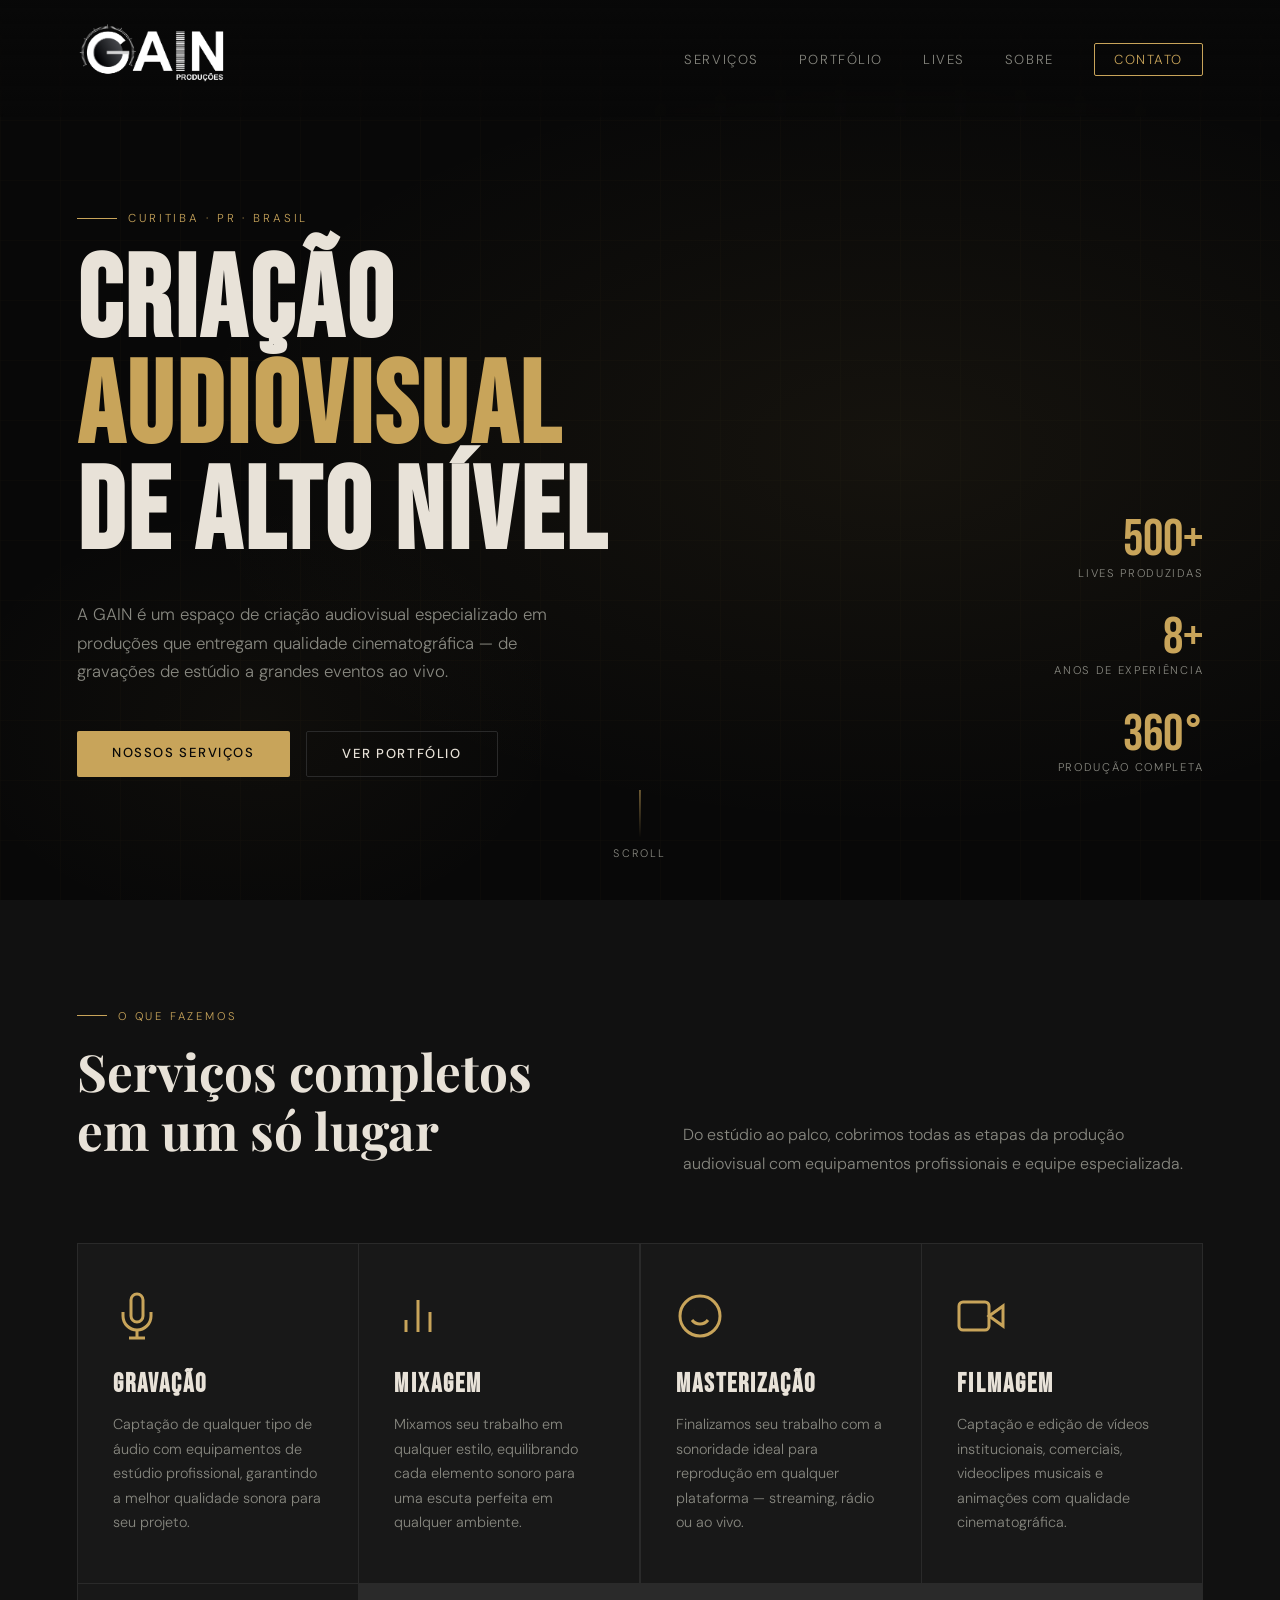
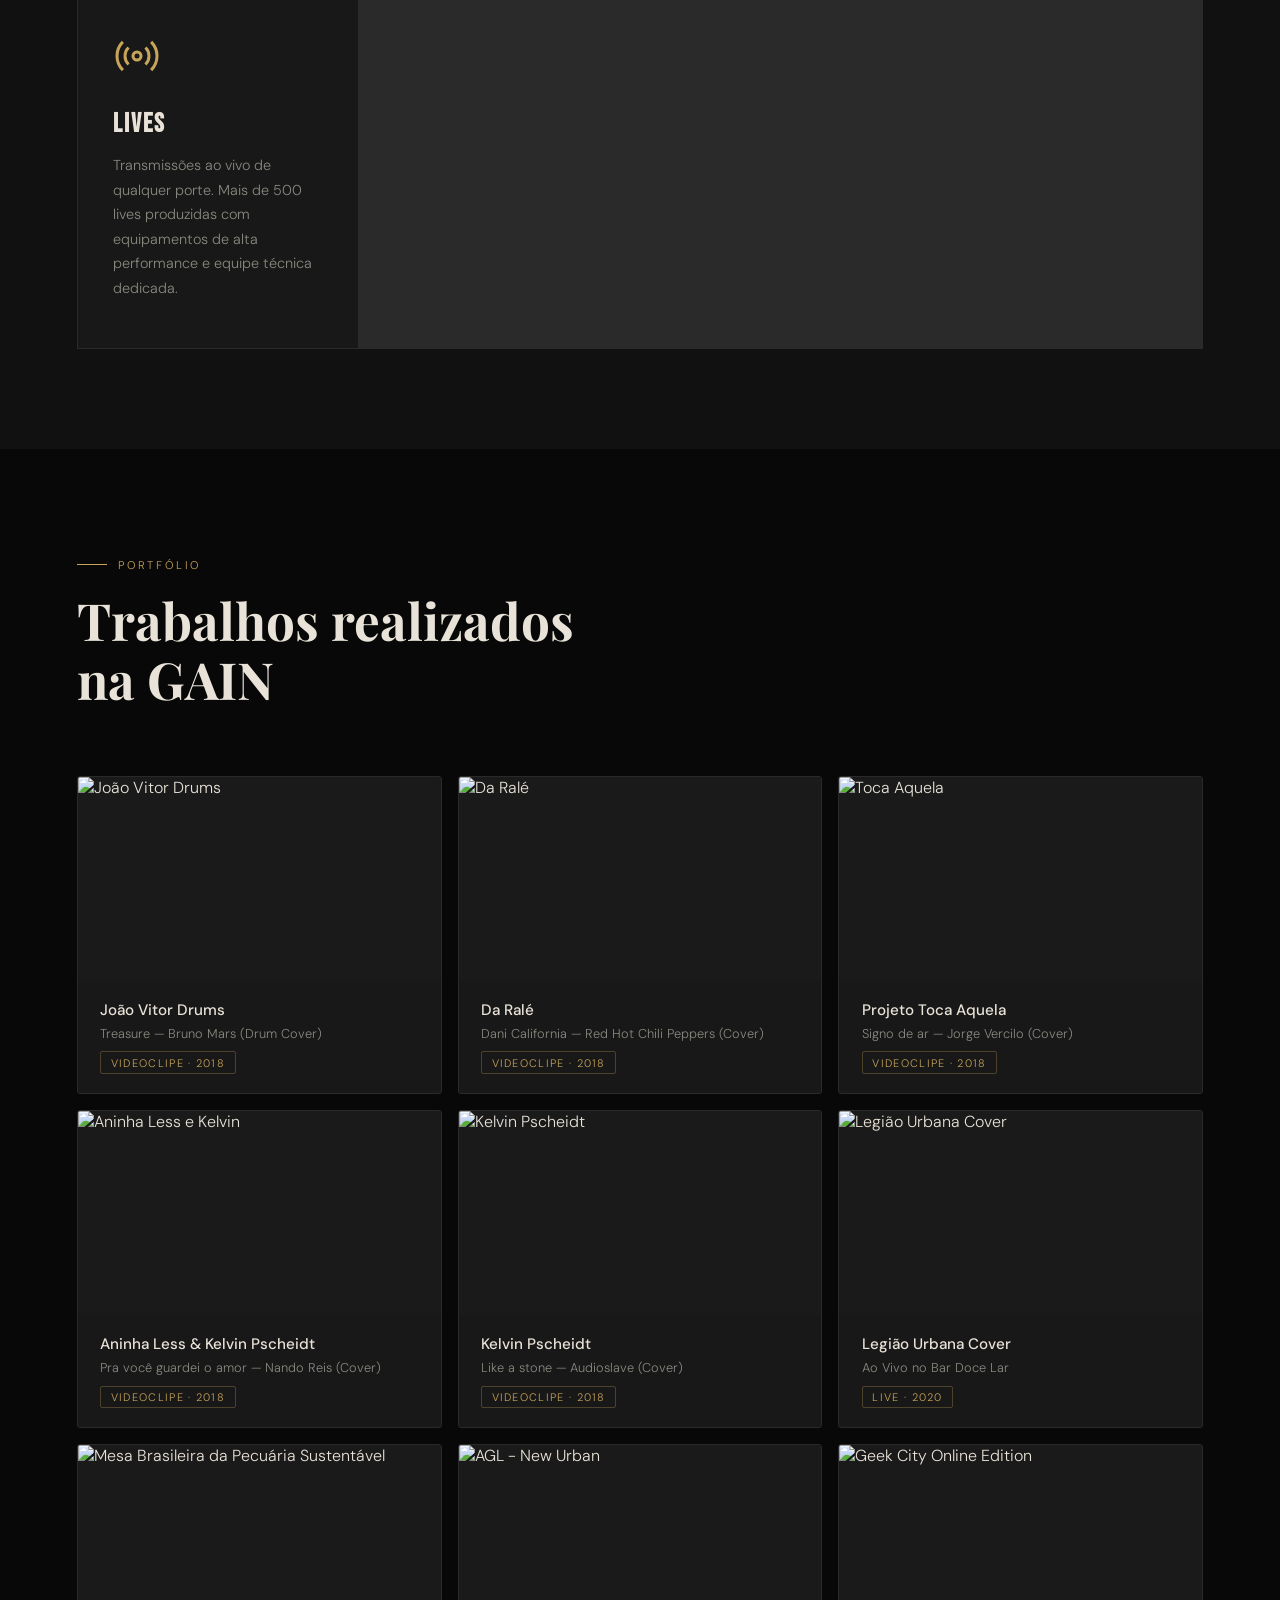
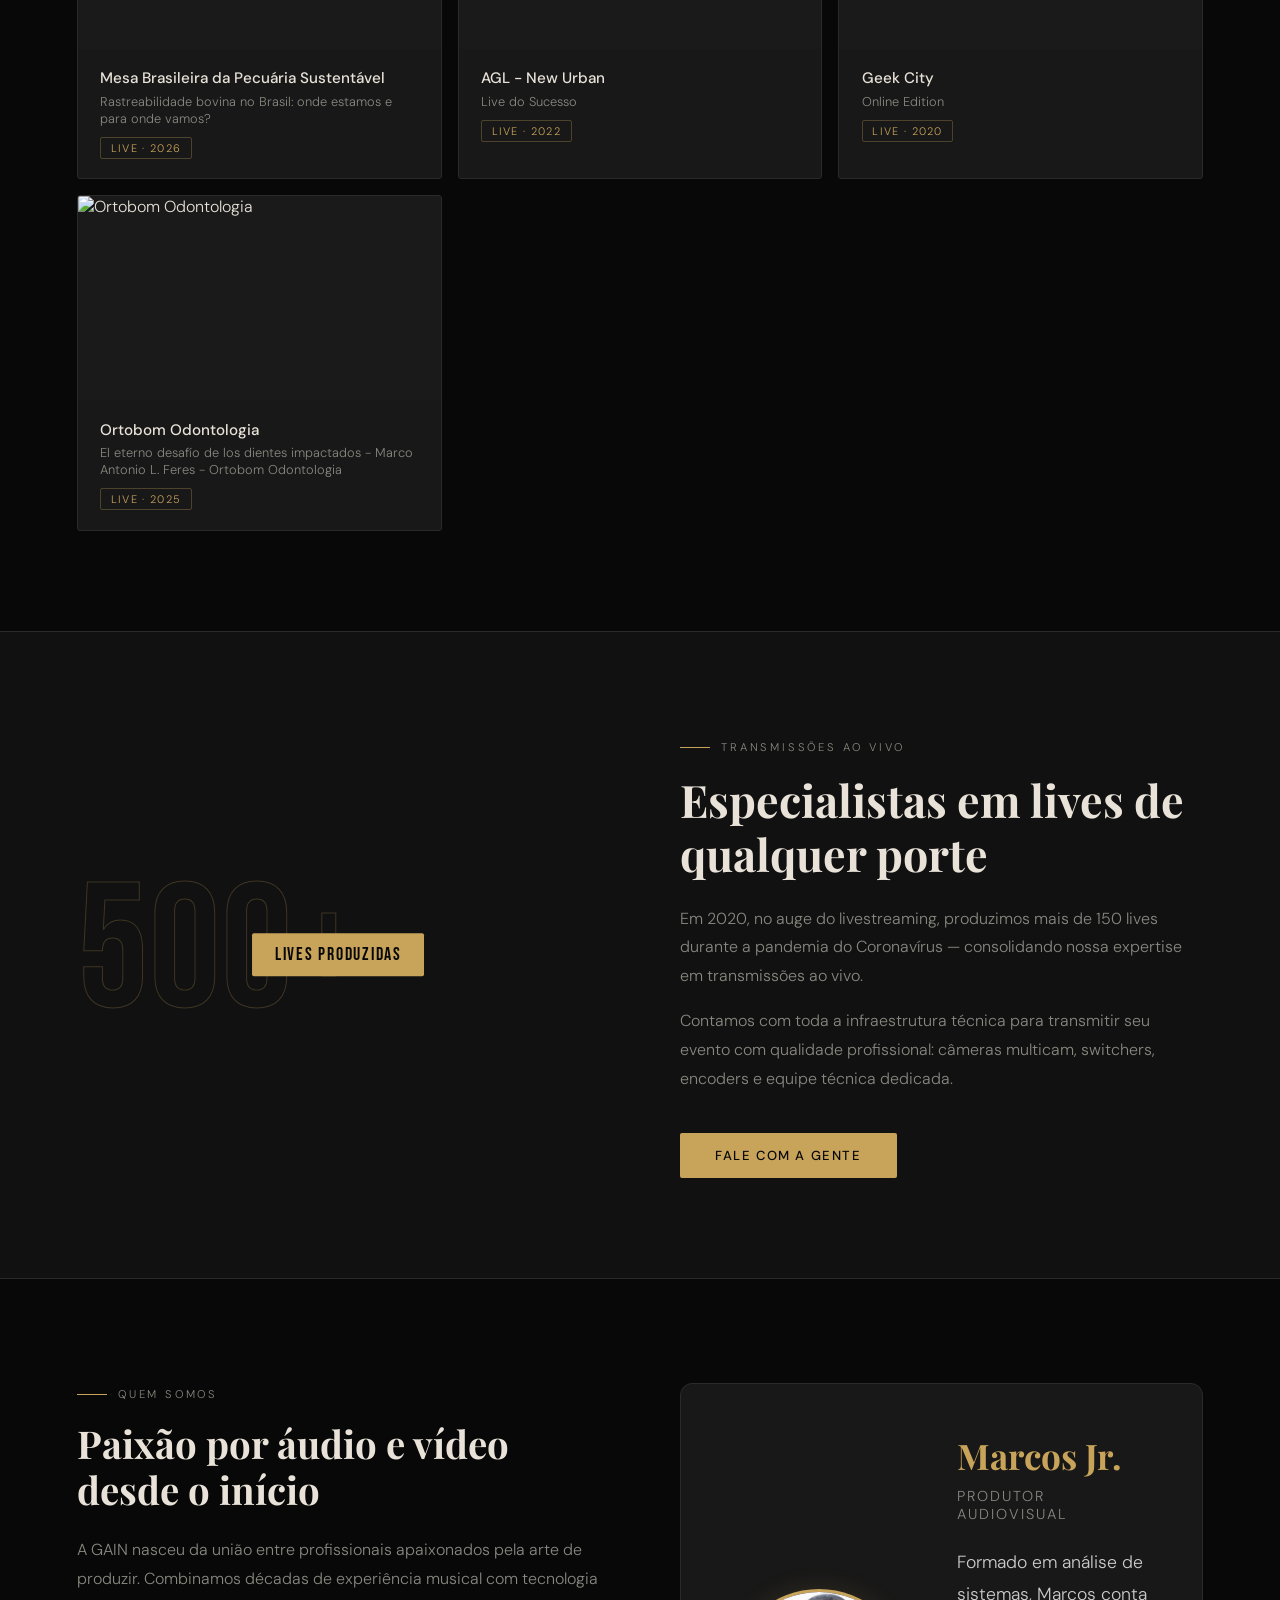
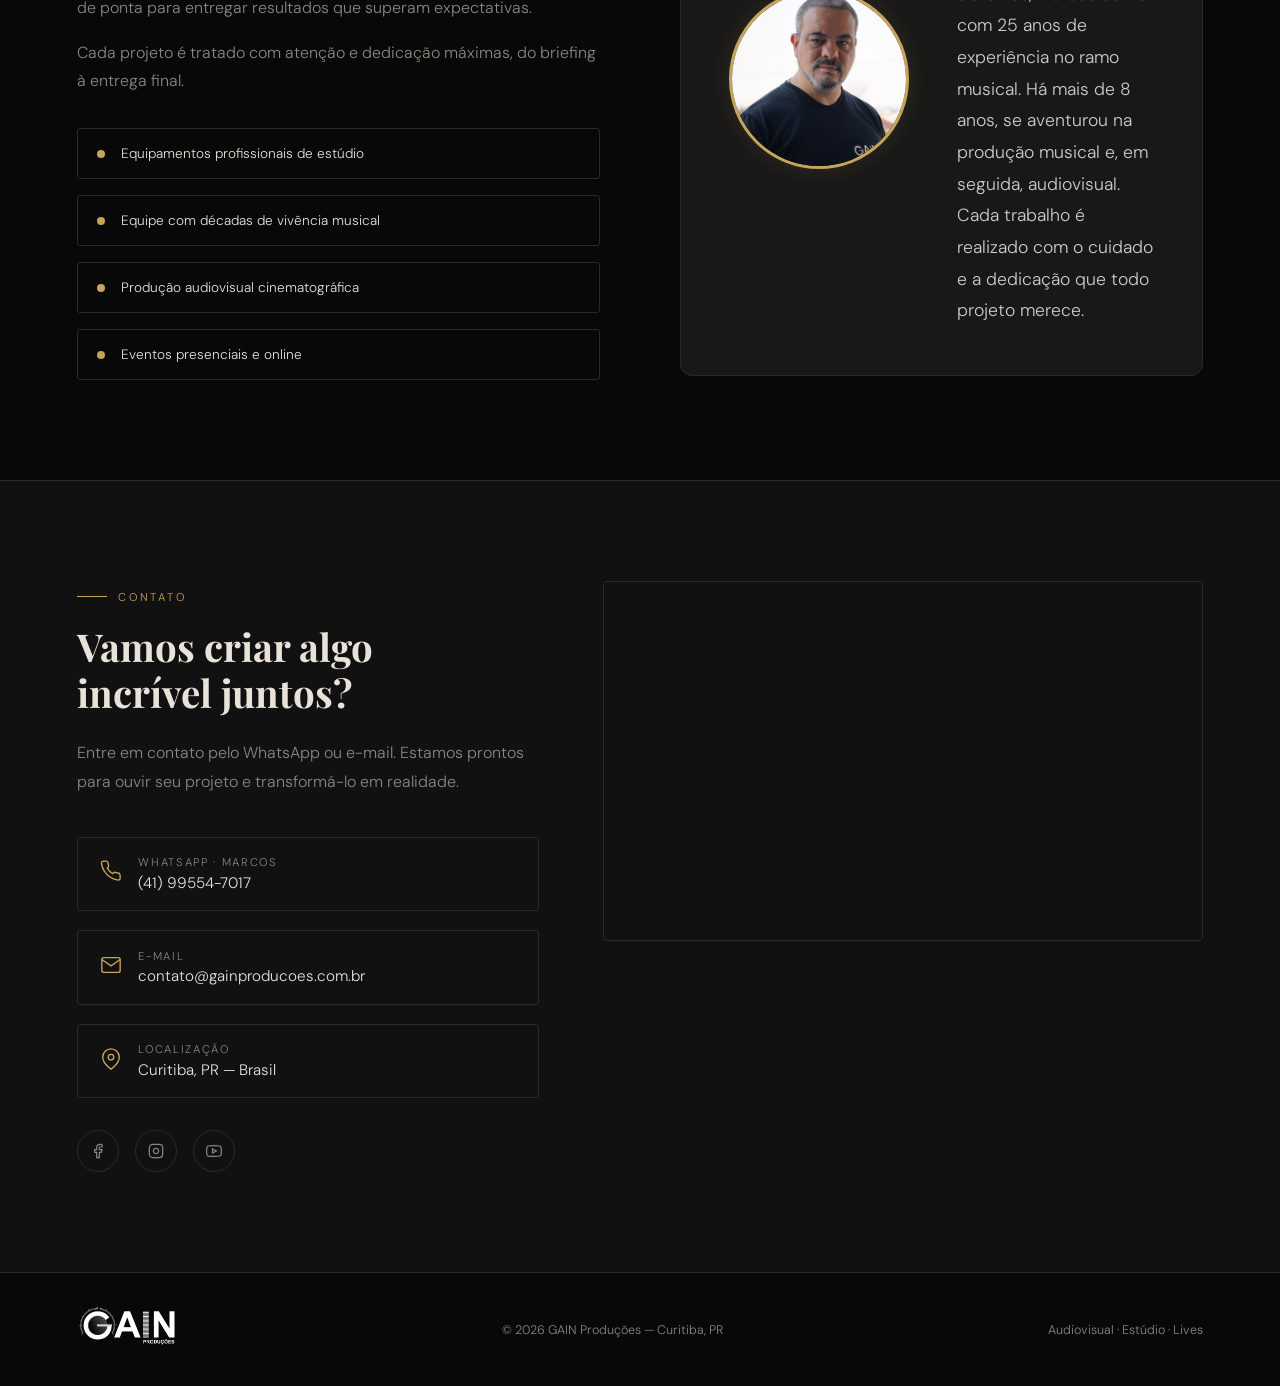
==== index.html @ 88e9e761 "a" ====
<!DOCTYPE html>
<html lang="pt-BR">
<head>
  <link rel="shortcut icon" href="favicon.ico" />
  <meta charset="UTF-8">
  <meta name="viewport" content="width=device-width, initial-scale=1.0">
  <title>GAIN Produções | Audiovisual</title>
  <link href="https://fonts.googleapis.com/css2?family=Bebas+Neue&family=DM+Sans:ital,wght@0,300;0,400;0,500;1,300&family=Playfair+Display:wght@400;700&display=swap" rel="stylesheet">
  <style>
    :root {
      --gold: #C8A45A;
      --gold-light: #e2c07a;
      --black: #080808;
      --dark: #111111;
      --card: #181818;
      --border: #2a2a2a;
      --text: #e8e2d8;
      --muted: #888880;
    }

    *, *::before, *::after { box-sizing: border-box; margin: 0; padding: 0; }

    html { scroll-behavior: smooth; }

    body {
      background: var(--black);
      color: var(--text);
      font-family: 'DM Sans', sans-serif;
      font-weight: 300;
      overflow-x: hidden;
    }

    /* ── NAV ── */
    nav {
      position: fixed; top: 0; left: 0; right: 0; z-index: 100;
      display: flex; justify-content: space-between; align-items: center;
      padding: 22px 6vw;
      background: linear-gradient(to bottom, rgba(8,8,8,.95) 0%, transparent 100%);
      backdrop-filter: blur(2px);
      transition: background .4s;
    }
    nav.scrolled { background: rgba(8,8,8,.97); }

    .nav-logo {
      font-family: 'Bebas Neue', sans-serif;
      font-size: 2rem;
      letter-spacing: .15em;
      color: var(--gold);
      text-decoration: none;
    }
    .nav-logo span { color: var(--text); }

    .nav-links { display: flex; gap: 2.5rem; list-style: none; }
    .nav-links a {
      color: var(--muted);
      text-decoration: none;
      font-size: .82rem;
      letter-spacing: .12em;
      text-transform: uppercase;
      transition: color .25s;
    }
    .nav-links a:hover { color: var(--gold); }

    .nav-cta {
      border: 1px solid var(--gold);
      color: var(--gold) !important;
      padding: .45rem 1.2rem;
      border-radius: 2px;
    }
    .nav-cta:hover { background: var(--gold); color: var(--black) !important; }

    .hamburger { display: none; flex-direction: column; gap: 5px; cursor: pointer; background: none; border: none; }
    .hamburger span { width: 24px; height: 1.5px; background: var(--text); display: block; transition: .3s; }

    /* ── HERO ── */
    #home {
      min-height: 100vh;
      display: flex; align-items: center;
      position: relative;
      overflow: hidden;
      padding: 0 6vw;
    }

    .hero-bg {
      position: absolute; inset: 0;
      background:
        radial-gradient(ellipse 80% 60% at 70% 50%, rgba(200,164,90,.07) 0%, transparent 70%),
        radial-gradient(ellipse 40% 40% at 20% 80%, rgba(200,164,90,.04) 0%, transparent 60%);
    }

    .hero-grid {
      position: absolute; inset: 0; opacity: .04;
      background-image:
        linear-gradient(rgba(200,164,90,.5) 1px, transparent 1px),
        linear-gradient(90deg, rgba(200,164,90,.5) 1px, transparent 1px);
      background-size: 60px 60px;
    }

    .hero-content {
      position: relative; z-index: 2;
      max-width: 720px;
      padding-top: 80px;
    }

    .hero-eyebrow {
      display: inline-flex; align-items: center; gap: .7rem;
      font-size: .72rem; letter-spacing: .25em; text-transform: uppercase;
      color: var(--gold); margin-bottom: 1.5rem;
      opacity: 0; animation: fadeUp .8s .2s forwards;
    }
    .hero-eyebrow::before {
      content: ''; width: 40px; height: 1px; background: var(--gold);
    }

    h1.hero-title {
      font-family: 'Bebas Neue', sans-serif;
      font-size: clamp(4rem, 9vw, 8.5rem);
      line-height: .92;
      letter-spacing: .03em;
      color: var(--text);
      opacity: 0; animation: fadeUp .9s .4s forwards;
    }
    h1.hero-title em { color: var(--gold); font-style: normal; }

    .hero-sub {
      margin-top: 2rem;
      font-size: 1.05rem;
      line-height: 1.7;
      color: var(--muted);
      max-width: 480px;
      opacity: 0; animation: fadeUp .9s .6s forwards;
    }

    .hero-actions {
      margin-top: 2.8rem;
      display: flex; gap: 1rem; flex-wrap: wrap;
      opacity: 0; animation: fadeUp .9s .8s forwards;
    }

    .btn-primary {
      background: var(--gold);
      color: var(--black);
      padding: .85rem 2.2rem;
      font-family: 'DM Sans', sans-serif;
      font-size: .82rem;
      font-weight: 500;
      letter-spacing: .12em;
      text-transform: uppercase;
      text-decoration: none;
      border: none; cursor: pointer;
      transition: background .25s, transform .2s;
      border-radius: 2px;
    }
    .btn-primary:hover { background: var(--gold-light); transform: translateY(-2px); }

    .btn-ghost {
      background: transparent;
      color: var(--text);
      padding: .85rem 2.2rem;
      font-family: 'DM Sans', sans-serif;
      font-size: .82rem;
      font-weight: 500;
      letter-spacing: .12em;
      text-transform: uppercase;
      text-decoration: none;
      border: 1px solid var(--border);
      cursor: pointer;
      transition: border-color .25s, color .25s;
      border-radius: 2px;
    }
    .btn-ghost:hover { border-color: var(--gold); color: var(--gold); }

    .hero-stats {
      position: absolute; right: 6vw; bottom: 14vh; z-index: 2;
      display: flex; flex-direction: column; gap: 2rem;
      opacity: 0; animation: fadeIn 1s 1s forwards;
    }
    .stat { text-align: right; }
    .stat-num {
      font-family: 'Bebas Neue', sans-serif;
      font-size: 3.2rem;
      color: var(--gold);
      line-height: 1;
    }
    .stat-label {
      font-size: .7rem;
      letter-spacing: .15em;
      text-transform: uppercase;
      color: var(--muted);
    }

    .hero-scroll {
      position: absolute; bottom: 2.5rem; left: 50%; transform: translateX(-50%);
      display: flex; flex-direction: column; align-items: center; gap: .5rem;
      opacity: 0; animation: fadeIn 1s 1.2s forwards;
    }
    .hero-scroll span {
      font-size: .68rem; letter-spacing: .2em; text-transform: uppercase; color: var(--muted);
    }
    .scroll-line {
      width: 1px; height: 48px;
      background: linear-gradient(to bottom, var(--gold), transparent);
      animation: scrollPulse 2s ease-in-out infinite;
    }

    /* ── SECTION BASE ── */
    section { padding: 100px 6vw; }
    .section-tag {
      display: inline-flex; align-items: center; gap: .7rem;
      font-size: .7rem; letter-spacing: .25em; text-transform: uppercase;
      color: var(--gold); margin-bottom: 1.2rem;
    }
    .section-tag::before { content: ''; width: 30px; height: 1px; background: var(--gold); }

    h2.section-title {
      font-family: 'Playfair Display', serif;
      font-size: clamp(2.2rem, 4vw, 3.5rem);
      font-weight: 700;
      line-height: 1.15;
      color: var(--text);
      margin-bottom: 1.2rem;
    }
    .section-desc {
      color: var(--muted);
      font-size: 1rem;
      line-height: 1.8;
      max-width: 520px;
    }

    /* ── SERVICES ── */
    #service { background: var(--dark); }

    .service-header {
      display: flex; justify-content: space-between; align-items: flex-end;
      flex-wrap: wrap; gap: 2rem;
      margin-bottom: 4rem;
    }

    .services-grid {
      display: grid;
      grid-template-columns: repeat(auto-fit, minmax(240px, 1fr));
      gap: 1.5px;
      background: var(--border);
      border: 1.5px solid var(--border);
    }

    .service-card {
      background: var(--card);
      padding: 3rem 2.2rem;
      transition: background .3s;
      position: relative;
      overflow: hidden;
    }
    .service-card::before {
      content: '';
      position: absolute; top: 0; left: 0; right: 0; height: 2px;
      background: var(--gold);
      transform: scaleX(0); transform-origin: left;
      transition: transform .4s ease;
    }
    .service-card:hover { background: #1e1e1e; }
    .service-card:hover::before { transform: scaleX(1); }

    .service-icon {
      width: 48px; height: 48px;
      margin-bottom: 1.5rem;
      color: var(--gold);
    }
    .service-card h3 {
      font-family: 'Bebas Neue', sans-serif;
      font-size: 1.6rem;
      letter-spacing: .08em;
      color: var(--text);
      margin-bottom: .8rem;
    }
    .service-card p {
      color: var(--muted);
      font-size: .9rem;
      line-height: 1.7;
    }

    /* ── PORTFOLIO ── */
    #portfolio { background: var(--black); }

    .portfolio-header {
      display: flex; justify-content: space-between; align-items: flex-end;
      flex-wrap: wrap; gap: 2rem;
      margin-bottom: 3rem;
    }

    .portfolio-filters {
      display: flex; gap: .6rem; flex-wrap: wrap;
    }
    .filter-btn {
      border: 1px solid var(--border);
      background: transparent;
      color: var(--muted);
      padding: .4rem 1.1rem;
      font-size: .75rem;
      letter-spacing: .1em;
      text-transform: uppercase;
      cursor: pointer;
      transition: .25s;
      border-radius: 2px;
      font-family: 'DM Sans', sans-serif;
    }
    .filter-btn.active,
    .filter-btn:hover { border-color: var(--gold); color: var(--gold); background: rgba(200,164,90,.06); }

    .portfolio-grid {
      display: grid;
      grid-template-columns: repeat(auto-fill, minmax(300px, 1fr));
      gap: 1rem;
    }

    .portfolio-item {
      background: var(--card);
      border: 1px solid var(--border);
      overflow: hidden;
      cursor: pointer;
      transition: border-color .3s, transform .3s;
      border-radius: 3px;
    }
    .portfolio-item:hover { border-color: var(--gold); transform: translateY(-4px); }

    .portfolio-thumb {
      position: relative;
      aspect-ratio: 16/9;
      background: #1a1a1a;
      overflow: hidden;
    }
    .portfolio-thumb img {
      width: 100%; height: 100%; object-fit: cover;
      transition: transform .4s;
    }
    .portfolio-item:hover .portfolio-thumb img { transform: scale(1.04); }

    .portfolio-thumb-overlay {
      position: absolute; inset: 0;
      background: rgba(0,0,0,.5);
      display: flex; align-items: center; justify-content: center;
      opacity: 0; transition: opacity .3s;
    }
    .portfolio-item:hover .portfolio-thumb-overlay { opacity: 1; }

    .play-icon {
      width: 52px; height: 52px;
      border-radius: 50%;
      border: 2px solid var(--gold);
      display: flex; align-items: center; justify-content: center;
    }
    .play-icon svg { color: var(--gold); margin-left: 3px; }

    .portfolio-info { padding: 1.2rem 1.4rem; }
    .portfolio-info h4 {
      font-family: 'DM Sans', sans-serif;
      font-size: .95rem;
      font-weight: 500;
      color: var(--text);
      margin-bottom: .3rem;
    }
    .portfolio-info p {
      font-size: .8rem;
      color: var(--muted);
    }
    .portfolio-tag {
      display: inline-block;
      margin-top: .6rem;
      font-size: .68rem;
      letter-spacing: .12em;
      text-transform: uppercase;
      color: var(--gold);
      border: 1px solid rgba(200,164,90,.3);
      padding: .2rem .6rem;
      border-radius: 2px;
    }

    /* Modal */
    .modal-overlay {
      position: fixed; inset: 0; z-index: 200;
      background: rgba(0,0,0,.92);
      display: flex; align-items: center; justify-content: center;
      padding: 2rem;
      opacity: 0; pointer-events: none;
      transition: opacity .3s;
    }
    .modal-overlay.open { opacity: 1; pointer-events: all; }
    .modal-box {
      background: var(--card);
      border: 1px solid var(--border);
      max-width: 860px; width: 100%;
      border-radius: 4px;
      overflow: hidden;
      transform: translateY(20px);
      transition: transform .3s;
    }
    .modal-overlay.open .modal-box { transform: translateY(0); }
    .modal-video { width: 100%; aspect-ratio: 16/9; }
    .modal-video iframe { width: 100%; height: 100%; border: none; }
    .modal-info {
      padding: 1.5rem 2rem;
      display: flex; justify-content: space-between; align-items: center; flex-wrap: wrap; gap: 1rem;
    }
    .modal-title { font-family: 'DM Sans', sans-serif; font-size: 1.1rem; font-weight: 500; }
    .modal-sub { font-size: .85rem; color: var(--muted); margin-top: .25rem; }
    .modal-close {
      background: none; border: 1px solid var(--border);
      color: var(--muted); padding: .5rem 1rem;
      cursor: pointer; font-size: .8rem; letter-spacing: .1em;
      text-transform: uppercase; border-radius: 2px;
      transition: .25s; font-family: 'DM Sans', sans-serif;
    }
    .modal-close:hover { border-color: var(--gold); color: var(--gold); }

    /* ── LIVE HIGHLIGHT ── */
    #lives {
      background: var(--dark);
      border-top: 1px solid var(--border);
      border-bottom: 1px solid var(--border);
    }
    .lives-inner {
      display: grid;
      grid-template-columns: 1fr 1fr;
      gap: 5rem;
      align-items: center;
    }
    .lives-visual {
      position: relative;
    }
    .lives-big-num {
      font-family: 'Bebas Neue', sans-serif;
      font-size: clamp(7rem, 14vw, 13rem);
      line-height: .85;
      color: transparent;
      -webkit-text-stroke: 1px rgba(200,164,90,.25);
      user-select: none;
    }
    .lives-badge {
      position: absolute;
      top: 50%; left: 50%; transform: translate(-50%,-50%);
      background: var(--gold);
      color: var(--black);
      font-family: 'Bebas Neue', sans-serif;
      font-size: 1.1rem;
      letter-spacing: .1em;
      padding: .7rem 1.4rem;
      border-radius: 2px;
      white-space: nowrap;
    }
    .lives-content h2 {
      font-family: 'Playfair Display', serif;
      font-size: clamp(2rem, 3.5vw, 3rem);
      line-height: 1.2;
      margin-bottom: 1.5rem;
    }
    .lives-content p {
      color: var(--muted);
      line-height: 1.8;
      margin-bottom: 1rem;
    }

    /* ── ABOUT ── */
    #about { background: var(--black); }

    .about-layout {
      display: grid;
      grid-template-columns: 1fr 1fr;
      gap: 5rem;
      align-items: center;
    }

    .about-card {
      background: var(--card);
      border: 1px solid var(--border);
      padding: 3rem;
      border-radius: 12px;
      max-width: 900px;
      margin: 0 auto;
      display: flex; /* Alinhamento lado a lado */
      align-items: center;
      gap: 3rem;
      text-align: left; /* Texto alinhado à esquerda por padrão */
    }

    .about-card-avatar {
      flex-shrink: 0; /* Impede a imagem de encolher */
      width: 180px;
      height: 180px;
      border-radius: 50%;
      overflow: hidden;
      border: 3px solid var(--gold);
      box-shadow: 0 0 25px rgba(200, 164, 90, 0.15);
    }

    .about-card-avatar img { width: 100%; height: 100%; object-fit: cover; }

    .about-card-content {
      flex: 1; /* Ocupa o restante do espaço */
    }

    .about-card h3 {
      font-family: 'Playfair Display', serif;
      font-size: 2.2rem;
      margin-bottom: 0.5rem;
      color: var(--gold);
    }

    .about-card-role {
      font-size: 0.9rem;
      color: var(--muted);
      text-transform: uppercase;
      letter-spacing: 2px;
      margin-bottom: 1.5rem;
      display: block;
    }

    .about-card p:not(.about-card-role) {
      line-height: 1.8;
      font-size: 1.1rem;
      color: #ccc;
    }

    .about-text h2 {
      font-family: 'Playfair Display', serif;
      font-size: clamp(2rem, 3vw, 2.8rem);
      line-height: 1.2;
      margin-bottom: 1.5rem;
    }
    .about-text p {
      color: var(--muted);
      line-height: 1.8;
      margin-bottom: 1rem;
    }

    .about-pillars {
      margin-top: 2rem;
      display: flex; flex-direction: column; gap: 1rem;
    }
    .pillar {
      display: flex; align-items: center; gap: 1rem;
      padding: 1rem 1.2rem;
      border: 1px solid var(--border);
      border-radius: 3px;
    }
    .pillar-dot {
      width: 8px; height: 8px;
      border-radius: 50%;
      background: var(--gold);
      flex-shrink: 0;
    }
    .pillar span {
      font-size: .85rem;
      color: var(--text);
    }

    /* ── CONTACT ── */
    #contact {
      background: var(--dark);
      border-top: 1px solid var(--border);
    }

    .contact-layout {
      display: grid;
      grid-template-columns: 1fr 1.3fr;
      gap: 4rem;
      align-items: start;
    }

    .contact-info h2 {
      font-family: 'Playfair Display', serif;
      font-size: clamp(2rem, 3vw, 2.8rem);
      line-height: 1.2;
      margin-bottom: 1.5rem;
    }
    .contact-info p {
      color: var(--muted);
      line-height: 1.8;
      margin-bottom: 2.5rem;
    }

    .contact-items { display: flex; flex-direction: column; gap: 1.2rem; }
    .contact-item {
      display: flex; align-items: center; gap: 1rem;
      padding: 1.1rem 1.4rem;
      border: 1px solid var(--border);
      border-radius: 3px;
      text-decoration: none;
      color: var(--text);
      transition: border-color .25s, background .25s;
    }
    .contact-item:hover { border-color: var(--gold); background: rgba(200,164,90,.04); }
    .contact-item-icon { color: var(--gold); flex-shrink: 0; }
    .contact-item-text { display: flex; flex-direction: column; gap: .2rem; }
    .contact-item-label { font-size: .7rem; letter-spacing: .15em; text-transform: uppercase; color: var(--muted); }
    .contact-item-val { font-size: .95rem; }

    .contact-map {
      border-radius: 4px;
      overflow: hidden;
      border: 1px solid var(--border);
      height: 360px;
    }
    .contact-map iframe { width: 100%; height: 100%; border: none; filter: grayscale(80%) invert(90%) contrast(85%); }

    .social-row {
      display: flex; gap: 1rem;
      margin-top: 2rem;
    }
    .social-btn {
      width: 42px; height: 42px;
      border: 1px solid var(--border);
      border-radius: 50%;
      display: flex; align-items: center; justify-content: center;
      color: var(--muted);
      text-decoration: none;
      transition: .25s;
    }
    .social-btn:hover { border-color: var(--gold); color: var(--gold); }

    /* ── FOOTER ── */
    footer {
      background: var(--black);
      border-top: 1px solid var(--border);
      padding: 2rem 6vw;
      display: flex;
      justify-content: space-between;
      align-items: center;
      flex-wrap: wrap;
      gap: 1rem;
    }
    .footer-logo {
      font-family: 'Bebas Neue', sans-serif;
      font-size: 1.4rem;
      letter-spacing: .15em;
      color: var(--gold);
    }
    footer p { font-size: .78rem; color: var(--muted); }

    /* ── DIVIDER ── */
    .divider { height: 1px; background: var(--border); margin: 0 6vw; }

    /* ── ANIMATIONS ── */
    @keyframes fadeUp {
      from { opacity: 0; transform: translateY(24px); }
      to   { opacity: 1; transform: translateY(0); }
    }
    @keyframes fadeIn {
      from { opacity: 0; }
      to   { opacity: 1; }
    }
    @keyframes scrollPulse {
      0%,100% { opacity: .3; }
      50%      { opacity: 1; }
    }

    .reveal {
      opacity: 0; transform: translateY(28px);
      transition: opacity .7s ease, transform .7s ease;
    }
    .reveal.visible { opacity: 1; transform: none; }

    /* ── RESPONSIVE ── */
    @media (max-width: 900px) {
      .nav-links { display: none; }
      .nav-links.open {
        display: flex; flex-direction: column;
        position: fixed; top: 0; left: 0; right: 0; bottom: 0;
        background: var(--dark);
        align-items: center; justify-content: center;
        gap: 2.5rem; z-index: 99;
      }
      .nav-links a { font-size: 1.1rem; }
      .hamburger { display: flex; position: relative; z-index: 101; }
      .hero-stats { display: none; }
      .lives-inner { grid-template-columns: 1fr; gap: 2.5rem; }
      .about-layout { grid-template-columns: 1fr; gap: 3rem; }
      .contact-layout { grid-template-columns: 1fr; }
    }
    @media (max-width: 600px) {
      section { padding: 70px 5vw; }
      nav { padding: 18px 5vw; }
    }
  </style>
</head>
<body>

<!-- NAV -->
<nav id="navbar">
  <a href="#home" class="nav-logo"><img src="logo.png" width="150" height="auto"/></a>
  <ul class="nav-links" id="navLinks">
    <li><a href="#service">Serviços</a></li>
    <li><a href="#portfolio">Portfólio</a></li>
    <li><a href="#lives">Lives</a></li>
    <li><a href="#about">Sobre</a></li>
    <li><a href="#contact" class="nav-cta">Contato</a></li>
  </ul>
  <button class="hamburger" id="hamburger" aria-label="Menu">
    <span></span><span></span><span></span>
  </button>
</nav>

<!-- HERO -->
<div id="home">
  <div class="hero-bg"></div>
  <div class="hero-grid"></div>
  <div class="hero-content">
    <p class="hero-eyebrow">Curitiba · PR · Brasil</p>
    <h1 class="hero-title">Criação<br><em>audiovisual</em><br>de alto nível</h1>
    <p class="hero-sub">
      A GAIN é um espaço de criação audiovisual especializado em produções que entregam qualidade cinematográfica — de gravações de estúdio a grandes eventos ao vivo.
    </p>
    <div class="hero-actions">
      <a href="#service" class="btn-primary">Nossos Serviços</a>
      <a href="#portfolio" class="btn-ghost">Ver Portfólio</a>
    </div>
  </div>
  <div class="hero-stats">
    <div class="stat"><div class="stat-num">500+</div><div class="stat-label">Lives produzidas</div></div>
    <div class="stat"><div class="stat-num">8+</div><div class="stat-label">Anos de experiência</div></div>
    <div class="stat"><div class="stat-num">360°</div><div class="stat-label">Produção completa</div></div>
  </div>
  <div class="hero-scroll">
    <div class="scroll-line"></div>
    <span>Scroll</span>
  </div>
</div>

<!-- SERVICES -->
<section id="service">
  <div class="service-header reveal">
    <div>
      <p class="section-tag">O que fazemos</p>
      <h2 class="section-title">Serviços completos<br>em um só lugar</h2>
    </div>
    <p class="section-desc">
      Do estúdio ao palco, cobrimos todas as etapas da produção audiovisual com equipamentos profissionais e equipe especializada.
    </p>
  </div>

  <div class="services-grid reveal">
    <div class="service-card">
      <svg class="service-icon" viewBox="0 0 24 24" fill="none" stroke="currentColor" stroke-width="1.5">
        <path d="M12 1a3 3 0 0 0-3 3v8a3 3 0 0 0 6 0V4a3 3 0 0 0-3-3z"/><path d="M19 10v2a7 7 0 0 1-14 0v-2"/><line x1="12" y1="19" x2="12" y2="23"/><line x1="8" y1="23" x2="16" y2="23"/>
      </svg>
      <h3>Gravação</h3>
      <p>Captação de qualquer tipo de áudio com equipamentos de estúdio profissional, garantindo a melhor qualidade sonora para seu projeto.</p>
    </div>
    <div class="service-card">
      <svg class="service-icon" viewBox="0 0 24 24" fill="none" stroke="currentColor" stroke-width="1.5">
        <line x1="18" y1="20" x2="18" y2="10"/><line x1="12" y1="20" x2="12" y2="4"/><line x1="6" y1="20" x2="6" y2="14"/>
      </svg>
      <h3>Mixagem</h3>
      <p>Mixamos seu trabalho em qualquer estilo, equilibrando cada elemento sonoro para uma escuta perfeita em qualquer ambiente.</p>
    </div>
    <div class="service-card">
      <svg class="service-icon" viewBox="0 0 24 24" fill="none" stroke="currentColor" stroke-width="1.5">
        <circle cx="12" cy="12" r="10"/><path d="M8 14s1.5 2 4 2 4-2 4-2"/><line x1="9" y1="9" x2="9.01" y2="9"/><line x1="15" y1="9" x2="15.01" y2="9"/>
      </svg>
      <h3>Masterização</h3>
      <p>Finalizamos seu trabalho com a sonoridade ideal para reprodução em qualquer plataforma — streaming, rádio ou ao vivo.</p>
    </div>
    <div class="service-card">
      <svg class="service-icon" viewBox="0 0 24 24" fill="none" stroke="currentColor" stroke-width="1.5">
        <polygon points="23 7 16 12 23 17 23 7"/><rect x="1" y="5" width="15" height="14" rx="2" ry="2"/>
      </svg>
      <h3>Filmagem</h3>
      <p>Captação e edição de vídeos institucionais, comerciais, videoclipes musicais e animações com qualidade cinematográfica.</p>
    </div>
    <div class="service-card">
      <svg class="service-icon" viewBox="0 0 24 24" fill="none" stroke="currentColor" stroke-width="1.5">
        <circle cx="12" cy="12" r="2"/><path d="M16.24 7.76a6 6 0 0 1 0 8.49m-8.48-.01a6 6 0 0 1 0-8.49m11.31-2.82a10 10 0 0 1 0 14.14m-14.14 0a10 10 0 0 1 0-14.14"/>
      </svg>
      <h3>Lives</h3>
      <p>Transmissões ao vivo de qualquer porte. Mais de 500 lives produzidas com equipamentos de alta performance e equipe técnica dedicada.</p>
    </div>
  </div>
</section>

<!-- PORTFOLIO -->
<section id="portfolio">
  <div class="portfolio-header reveal">
    <div>
      <p class="section-tag">Portfólio</p>
      <h2 class="section-title">Trabalhos realizados<br>na GAIN</h2>
    </div>
  </div>

  <div class="portfolio-grid reveal" id="portfolioGrid">
    <div class="portfolio-item" data-cat="videoclipes" data-video="https://youtu.be/embed/fWdtIwG8jQ8?si=exu6m_pgt63MWQRu" data-title="João Vitor Drums" data-sub="Treasure — Bruno Mars (Drum Cover) · Showtime GAIN · 2018">
      <div class="portfolio-thumb">
        <img src="https://img.youtube.com/vi/fWdtIwG8jQ8/hqdefault.jpg" alt="João Vitor Drums">
        <div class="portfolio-thumb-overlay">
          <div class="play-icon">
            <svg width="18" height="18" viewBox="0 0 24 24" fill="currentColor"><polygon points="5 3 19 12 5 21 5 3"/></svg>
          </div>
        </div>
      </div>
      <div class="portfolio-info">
        <h4>João Vitor Drums</h4>
        <p>Treasure — Bruno Mars (Drum Cover)</p>
        <span class="portfolio-tag">Videoclipe · 2018</span>
      </div>
    </div>

    <div class="portfolio-item" data-cat="videoclipes" data-video="https://www.youtube.com/embed/OzqhJBaYpGg" data-title="Da Ralé" data-sub="Dani California — RHCP (Cover) · Showtime GAIN · 2018">
      <div class="portfolio-thumb">
        <img src="https://img.youtube.com/vi/OzqhJBaYpGg/hqdefault.jpg" alt="Da Ralé">
        <div class="portfolio-thumb-overlay">
          <div class="play-icon">
            <svg width="18" height="18" viewBox="0 0 24 24" fill="currentColor"><polygon points="5 3 19 12 5 21 5 3"/></svg>
          </div>
        </div>
      </div>
      <div class="portfolio-info">
        <h4>Da Ralé</h4>
        <p>Dani California — Red Hot Chili Peppers (Cover)</p>
        <span class="portfolio-tag">Videoclipe · 2018</span>
      </div>
    </div>

    <div class="portfolio-item" data-cat="videoclipes" data-video="https://www.youtube.com/embed/p_-kx3z41Eg" data-title="Projeto Toca Aquela" data-sub="Signo de ar — Jorge Vercilo (Cover) · GAIN · 2018">
      <div class="portfolio-thumb">
        <img src="https://img.youtube.com/vi/p_-kx3z41Eg/hqdefault.jpg" alt="Toca Aquela">
        <div class="portfolio-thumb-overlay">
          <div class="play-icon">
            <svg width="18" height="18" viewBox="0 0 24 24" fill="currentColor"><polygon points="5 3 19 12 5 21 5 3"/></svg>
          </div>
        </div>
      </div>
      <div class="portfolio-info">
        <h4>Projeto Toca Aquela</h4>
        <p>Signo de ar — Jorge Vercilo (Cover)</p>
        <span class="portfolio-tag">Videoclipe · 2018</span>
      </div>
    </div>

    <div class="portfolio-item" data-cat="videoclipes" data-video="https://www.youtube.com/embed/tuoIG5tZNTI" data-title="Aninha Less & Kelvin Pscheidt" data-sub="Pra você guardei o amor — Nando Reis (Cover) · Showtime GAIN · 2018">
      <div class="portfolio-thumb">
        <img src="https://img.youtube.com/vi/tuoIG5tZNTI/hqdefault.jpg" alt="Aninha Less e Kelvin">
        <div class="portfolio-thumb-overlay">
          <div class="play-icon">
            <svg width="18" height="18" viewBox="0 0 24 24" fill="currentColor"><polygon points="5 3 19 12 5 21 5 3"/></svg>
          </div>
        </div>
      </div>
      <div class="portfolio-info">
        <h4>Aninha Less & Kelvin Pscheidt</h4>
        <p>Pra você guardei o amor — Nando Reis (Cover)</p>
        <span class="portfolio-tag">Videoclipe · 2018</span>
      </div>
    </div>

    <div class="portfolio-item" data-cat="videoclipes" data-video="https://www.youtube.com/embed/pgn3TVR5of8" data-title="Kelvin Pscheidt" data-sub="Like a stone — Audioslave (Cover) · Showtime GAIN · 2018">
      <div class="portfolio-thumb">
        <img src="https://img.youtube.com/vi/pgn3TVR5of8/hqdefault.jpg" alt="Kelvin Pscheidt">
        <div class="portfolio-thumb-overlay">
          <div class="play-icon">
            <svg width="18" height="18" viewBox="0 0 24 24" fill="currentColor"><polygon points="5 3 19 12 5 21 5 3"/></svg>
          </div>
        </div>
      </div>
      <div class="portfolio-info">
        <h4>Kelvin Pscheidt</h4>
        <p>Like a stone — Audioslave (Cover)</p>
        <span class="portfolio-tag">Videoclipe · 2018</span>
      </div>
    </div>

    <div class="portfolio-item" data-cat="videoclipes" data-video="https://www.youtube.com/embed/ZjnS66k0NPg" data-title="Legião Urbana Cover" data-sub="Ao Vivo no Bar Doce Lar · 2020">
      <div class="portfolio-thumb">
        <img src="https://img.youtube.com/vi/ZjnS66k0NPg/hqdefault.jpg" alt="Legião Urbana Cover">
        <div class="portfolio-thumb-overlay">
          <div class="play-icon">
            <svg width="18" height="18" viewBox="0 0 24 24" fill="currentColor"><polygon points="5 3 19 12 5 21 5 3"/></svg>
          </div>
        </div>
      </div>
      <div class="portfolio-info">
        <h4>Legião Urbana Cover</h4>
        <p>Ao Vivo no Bar Doce Lar</p>
        <span class="portfolio-tag">Live · 2020</span>
      </div>
    </div>

    <div class="portfolio-item" data-cat="videoclipes" data-video="https://www.youtube.com/embed/_MgfsL3r6_0" data-title="Mesa Brasileira da Pecuária Sustentável" data-sub="Rastreabilidade bovina no Brasil: onde estamos e para onde vamos? · 2026">
      <div class="portfolio-thumb">
        <img src="https://img.youtube.com/vi/_MgfsL3r6_0/hqdefault.jpg" alt="Mesa Brasileira da Pecuária Sustentável">
        <div class="portfolio-thumb-overlay">
          <div class="play-icon">
            <svg width="18" height="18" viewBox="0 0 24 24" fill="currentColor"><polygon points="5 3 19 12 5 21 5 3"/></svg>
          </div>
        </div>
      </div>
      <div class="portfolio-info">
        <h4>Mesa Brasileira da Pecuária Sustentável</h4>
        <p>Rastreabilidade bovina no Brasil: onde estamos e para onde vamos?</p>
        <span class="portfolio-tag">Live · 2026</span>
      </div>
    </div>

    <div class="portfolio-item" data-cat="videoclipes" data-video="https://www.youtube.com/embed/5khVDGWYefo" data-title="AGL - New Urban" data-sub="AGL - New Urban · 2022">
      <div class="portfolio-thumb">
        <img src="https://img.youtube.com/vi/5khVDGWYefo/hqdefault.jpg" alt="AGL - New Urban">
        <div class="portfolio-thumb-overlay">
          <div class="play-icon">
            <svg width="18" height="18" viewBox="0 0 24 24" fill="currentColor"><polygon points="5 3 19 12 5 21 5 3"/></svg>
          </div>
        </div>
      </div>
      <div class="portfolio-info">
        <h4>AGL - New Urban</h4>
        <p>Live do Sucesso</p>
        <span class="portfolio-tag">Live · 2022</span>
      </div>
    </div>

    <div class="portfolio-item" data-cat="videoclipes" data-video="https://www.youtube.com/embed/SaVKatsi0l4" data-title="Geek City Online Edition" data-sub="Geek City Online Edition · 2020">
      <div class="portfolio-thumb">
        <img src="https://img.youtube.com/vi/SaVKatsi0l4/hqdefault.jpg" alt="Geek City Online Edition">
        <div class="portfolio-thumb-overlay">
          <div class="play-icon">
            <svg width="18" height="18" viewBox="0 0 24 24" fill="currentColor"><polygon points="5 3 19 12 5 21 5 3"/></svg>
          </div>
        </div>
      </div>
      <div class="portfolio-info">
        <h4>Geek City</h4>
        <p>Online Edition</p>
        <span class="portfolio-tag">Live · 2020</span>
      </div>
    </div>

    <div class="portfolio-item" data-cat="videoclipes" data-video="https://www.youtube.com/embed/UcSRtVm5-RY" data-title="Ortobom Odontologia" data-sub="El eterno desafío de los dientes impactados - Marco Antonio L. Feres - Ortobom Odontologia · 2025">
      <div class="portfolio-thumb">
        <img src="https://img.youtube.com/vi/UcSRtVm5-RY/hqdefault.jpg" alt="Ortobom Odontologia">
        <div class="portfolio-thumb-overlay">
          <div class="play-icon">
            <svg width="18" height="18" viewBox="0 0 24 24" fill="currentColor"><polygon points="5 3 19 12 5 21 5 3"/></svg>
          </div>
        </div>
      </div>
      <div class="portfolio-info">
        <h4>Ortobom Odontologia</h4>
        <p>El eterno desafío de los dientes impactados - Marco Antonio L. Feres - Ortobom Odontologia</p>
        <span class="portfolio-tag">Live · 2025</span>
      </div>
    </div>

  </div>
</section>

<!-- VIDEO MODAL -->
<div class="modal-overlay" id="videoModal">
  <div class="modal-box">
    <div class="modal-video">
      <iframe id="modalIframe" src="" allow="autoplay; encrypted-media" allowfullscreen></iframe>
    </div>
    <div class="modal-info">
      <div>
        <div class="modal-title" id="modalTitle"></div>
        <div class="modal-sub" id="modalSub"></div>
      </div>
      <button class="modal-close" id="modalClose">Fechar ✕</button>
    </div>
  </div>
</div>

<!-- LIVES HIGHLIGHT -->
<section id="lives">
  <div class="lives-inner">
    <div class="lives-visual reveal">
      <div class="lives-big-num">500+</div>
      <div class="lives-badge">Lives produzidas</div>
    </div>
    <div class="lives-content reveal">
      <p class="section-tag">Transmissões ao vivo</p>
      <h2>Especialistas em lives de qualquer porte</h2>
      <p>Em 2020, no auge do livestreaming, produzimos mais de 150 lives durante a pandemia do Coronavírus — consolidando nossa expertise em transmissões ao vivo.</p>
      <p>Contamos com toda a infraestrutura técnica para transmitir seu evento com qualidade profissional: câmeras multicam, switchers, encoders e equipe técnica dedicada.</p>
      <a href="#contact" class="btn-primary" style="display:inline-block;margin-top:1.5rem">Fale com a gente</a>
    </div>
  </div>
</section>

<!-- ABOUT -->
<section id="about">
  <div class="about-layout">
    <div class="about-text reveal">
      <p class="section-tag">Quem somos</p>
      <h2>Paixão por áudio e vídeo desde o início</h2>
      <p>A GAIN nasceu da união entre profissionais apaixonados pela arte de produzir. Combinamos décadas de experiência musical com tecnologia de ponta para entregar resultados que superam expectativas.</p>
      <p>Cada projeto é tratado com atenção e dedicação máximas, do briefing à entrega final.</p>
      <div class="about-pillars">
        <div class="pillar"><div class="pillar-dot"></div><span>Equipamentos profissionais de estúdio</span></div>
        <div class="pillar"><div class="pillar-dot"></div><span>Equipe com décadas de vivência musical</span></div>
        <div class="pillar"><div class="pillar-dot"></div><span>Produção audiovisual cinematográfica</span></div>
        <div class="pillar"><div class="pillar-dot"></div><span>Eventos presenciais e online</span></div>
      </div>
    </div>
    <div class="reveal">
  <div class="about-card">
    <div class="about-card-avatar">
      <img src="jr.png" />
    </div>
    <div class="about-card-content">
      <h3>Marcos Jr.</h3>
      <p class="about-card-role">Produtor Audiovisual</p>
      <p>Formado em análise de sistemas, Marcos conta com 25 anos de experiência no ramo musical. Há mais de 8 anos, se aventurou na produção musical e, em seguida, audiovisual. Cada trabalho é realizado com o cuidado e a dedicação que todo projeto merece.</p>
    </div>
  </div>
</div>
  </div>
</section>

<!-- CONTACT -->
<section id="contact">
  <div class="contact-layout">
    <div class="reveal">
      <p class="section-tag">Contato</p>
      <div class="contact-info">
        <h2>Vamos criar algo<br>incrível juntos?</h2>
        <p>Entre em contato pelo WhatsApp ou e-mail. Estamos prontos para ouvir seu projeto e transformá-lo em realidade.</p>
      </div>
      <div class="contact-items">
        <a href="https://api.whatsapp.com/send?l=pt_BR&phone=5541995547017" target="_blank" class="contact-item">
          <span class="contact-item-icon">
            <svg width="22" height="22" viewBox="0 0 24 24" fill="none" stroke="currentColor" stroke-width="1.5"><path d="M22 16.92v3a2 2 0 0 1-2.18 2 19.79 19.79 0 0 1-8.63-3.07A19.5 19.5 0 0 1 4.69 12 19.79 19.79 0 0 1 1.61 3.41 2 2 0 0 1 3.6 1.24h3a2 2 0 0 1 2 1.72c.127.96.361 1.903.7 2.81a2 2 0 0 1-.45 2.11L7.91 8.91a16 16 0 0 0 6 6l.91-.91a2 2 0 0 1 2.11-.45c.907.339 1.85.573 2.81.7A2 2 0 0 1 21.73 16z"/></svg>
          </span>
          <div class="contact-item-text">
            <span class="contact-item-label">WhatsApp · Marcos</span>
            <span class="contact-item-val">(41) 99554-7017</span>
          </div>
        </a>
        <a href="mailto:contato@gainproducoes.com.br" class="contact-item">
          <span class="contact-item-icon">
            <svg width="22" height="22" viewBox="0 0 24 24" fill="none" stroke="currentColor" stroke-width="1.5"><path d="M4 4h16c1.1 0 2 .9 2 2v12c0 1.1-.9 2-2 2H4c-1.1 0-2-.9-2-2V6c0-1.1.9-2 2-2z"/><polyline points="22,6 12,13 2,6"/></svg>
          </span>
          <div class="contact-item-text">
            <span class="contact-item-label">E-mail</span>
            <span class="contact-item-val">contato@gainproducoes.com.br</span>
          </div>
        </a>
        <div class="contact-item">
          <span class="contact-item-icon">
            <svg width="22" height="22" viewBox="0 0 24 24" fill="none" stroke="currentColor" stroke-width="1.5"><path d="M21 10c0 7-9 13-9 13s-9-6-9-13a9 9 0 0 1 18 0z"/><circle cx="12" cy="10" r="3"/></svg>
          </span>
          <div class="contact-item-text">
            <span class="contact-item-label">Localização</span>
            <span class="contact-item-val">Curitiba, PR — Brasil</span>
          </div>
        </div>
      </div>
      <div class="social-row">
        <a href="https://facebook.com/gainproducoes" target="_blank" class="social-btn" aria-label="Facebook">
          <svg width="16" height="16" viewBox="0 0 24 24" fill="none" stroke="currentColor" stroke-width="1.8"><path d="M18 2h-3a5 5 0 0 0-5 5v3H7v4h3v8h4v-8h3l1-4h-4V7a1 1 0 0 1 1-1h3z"/></svg>
        </a>
        <a href="https://instagram.com/gainproducoes" target="_blank" class="social-btn" aria-label="Instagram">
          <svg width="16" height="16" viewBox="0 0 24 24" fill="none" stroke="currentColor" stroke-width="1.8"><rect x="2" y="2" width="20" height="20" rx="5" ry="5"/><path d="M16 11.37A4 4 0 1 1 12.63 8 4 4 0 0 1 16 11.37z"/><line x1="17.5" y1="6.5" x2="17.51" y2="6.5"/></svg>
        </a>
        <a href="https://youtube.com/gainproducoes" target="_blank" class="social-btn" aria-label="YouTube">
          <svg width="16" height="16" viewBox="0 0 24 24" fill="none" stroke="currentColor" stroke-width="1.8"><path d="M22.54 6.42a2.78 2.78 0 0 0-1.95-1.96C18.88 4 12 4 12 4s-6.88 0-8.59.46A2.78 2.78 0 0 0 1.46 6.42 29 29 0 0 0 1 12a29 29 0 0 0 .46 5.58A2.78 2.78 0 0 0 3.41 19.6C5.12 20 12 20 12 20s6.88 0 8.59-.46a2.78 2.78 0 0 0 1.95-1.95A29 29 0 0 0 23 12a29 29 0 0 0-.46-5.58z"/><polygon points="9.75 15.02 15.5 12 9.75 8.98 9.75 15.02"/></svg>
        </a>
      </div>
    </div>
    <div class="contact-map reveal">
      <iframe src="https://www.google.com/maps/embed?pb=!1m18!1m12!1m3!1d3602.3258690970324!2d-49.21746908443936!3d-25.460792040346046!2m3!1f0!2f0!3f0!3m2!1i1024!2i768!4f13.1!3m3!1m2!1s0x94dce5457d82ebd9%3A0x84304d1cda1e3788!2zR0FJTiBQcm9kdcOnw7Vlcw!5e0!3m2!1spt-BR!2sbr!4v1552692262084" allowfullscreen loading="lazy" referrerpolicy="no-referrer-when-downgrade"></iframe>
    </div>
  </div>
</section>

<!-- FOOTER -->
<footer>
  <div class="footer-logo"><img src="logo.png" width="100" height="auto"/></div>
  <p>© 2026 GAIN Produções — Curitiba, PR</p>
  <p>Audiovisual · Estúdio · Lives</p>
</footer>

<script>
  // NAV scroll
  const navbar = document.getElementById('navbar');
  window.addEventListener('scroll', () => {
    navbar.classList.toggle('scrolled', window.scrollY > 60);
  });

  // Hamburger
  const hamburger = document.getElementById('hamburger');
  const navLinks = document.getElementById('navLinks');
  hamburger.addEventListener('click', () => navLinks.classList.toggle('open'));
  navLinks.querySelectorAll('a').forEach(a => a.addEventListener('click', () => navLinks.classList.remove('open')));

  // Reveal on scroll
  const reveals = document.querySelectorAll('.reveal');
  const io = new IntersectionObserver((entries) => {
    entries.forEach(e => { if (e.isIntersecting) { e.target.classList.add('visible'); io.unobserve(e.target); } });
  }, { threshold: 0.12 });
  reveals.forEach(el => io.observe(el));

  // Portfolio filter
  document.querySelectorAll('.filter-btn').forEach(btn => {
    btn.addEventListener('click', () => {
      document.querySelectorAll('.filter-btn').forEach(b => b.classList.remove('active'));
      btn.classList.add('active');
      const f = btn.dataset.filter;
      document.querySelectorAll('.portfolio-item').forEach(item => {
        item.style.display = (f === 'all' || item.dataset.cat === f) ? '' : 'none';
      });
    });
  });

  // Modal
  const modal = document.getElementById('videoModal');
  const modalIframe = document.getElementById('modalIframe');
  const modalTitle = document.getElementById('modalTitle');
  const modalSub   = document.getElementById('modalSub');

  document.querySelectorAll('.portfolio-item').forEach(item => {
    item.addEventListener('click', () => {
      modalIframe.src = item.dataset.video + '?autoplay=1';
      modalTitle.textContent = item.dataset.title;
      modalSub.textContent   = item.dataset.sub;
      modal.classList.add('open');
    });
  });

  document.getElementById('modalClose').addEventListener('click', closeModal);
  modal.addEventListener('click', e => { if (e.target === modal) closeModal(); });
  document.addEventListener('keydown', e => { if (e.key === 'Escape') closeModal(); });

  function closeModal() {
    modal.classList.remove('open');
    setTimeout(() => { modalIframe.src = ''; }, 300);
  }
</script>
</body>
</html>
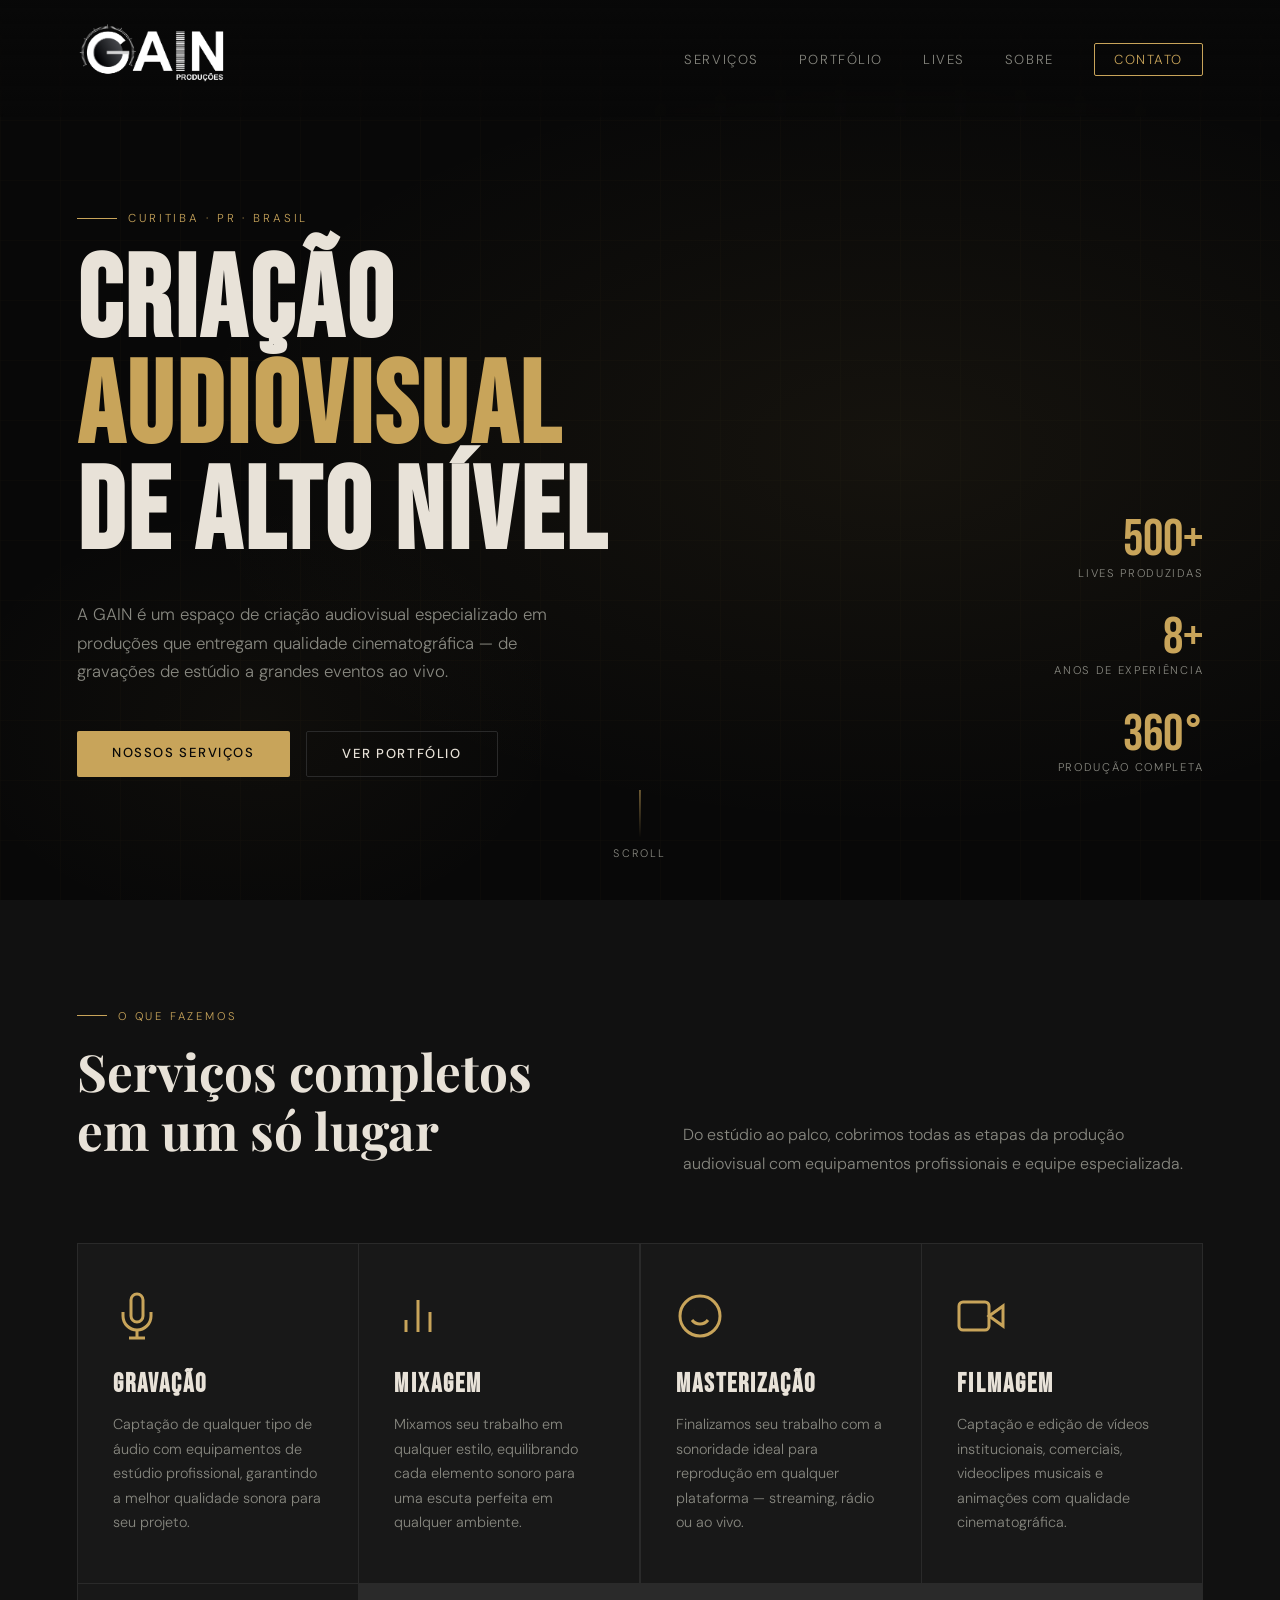
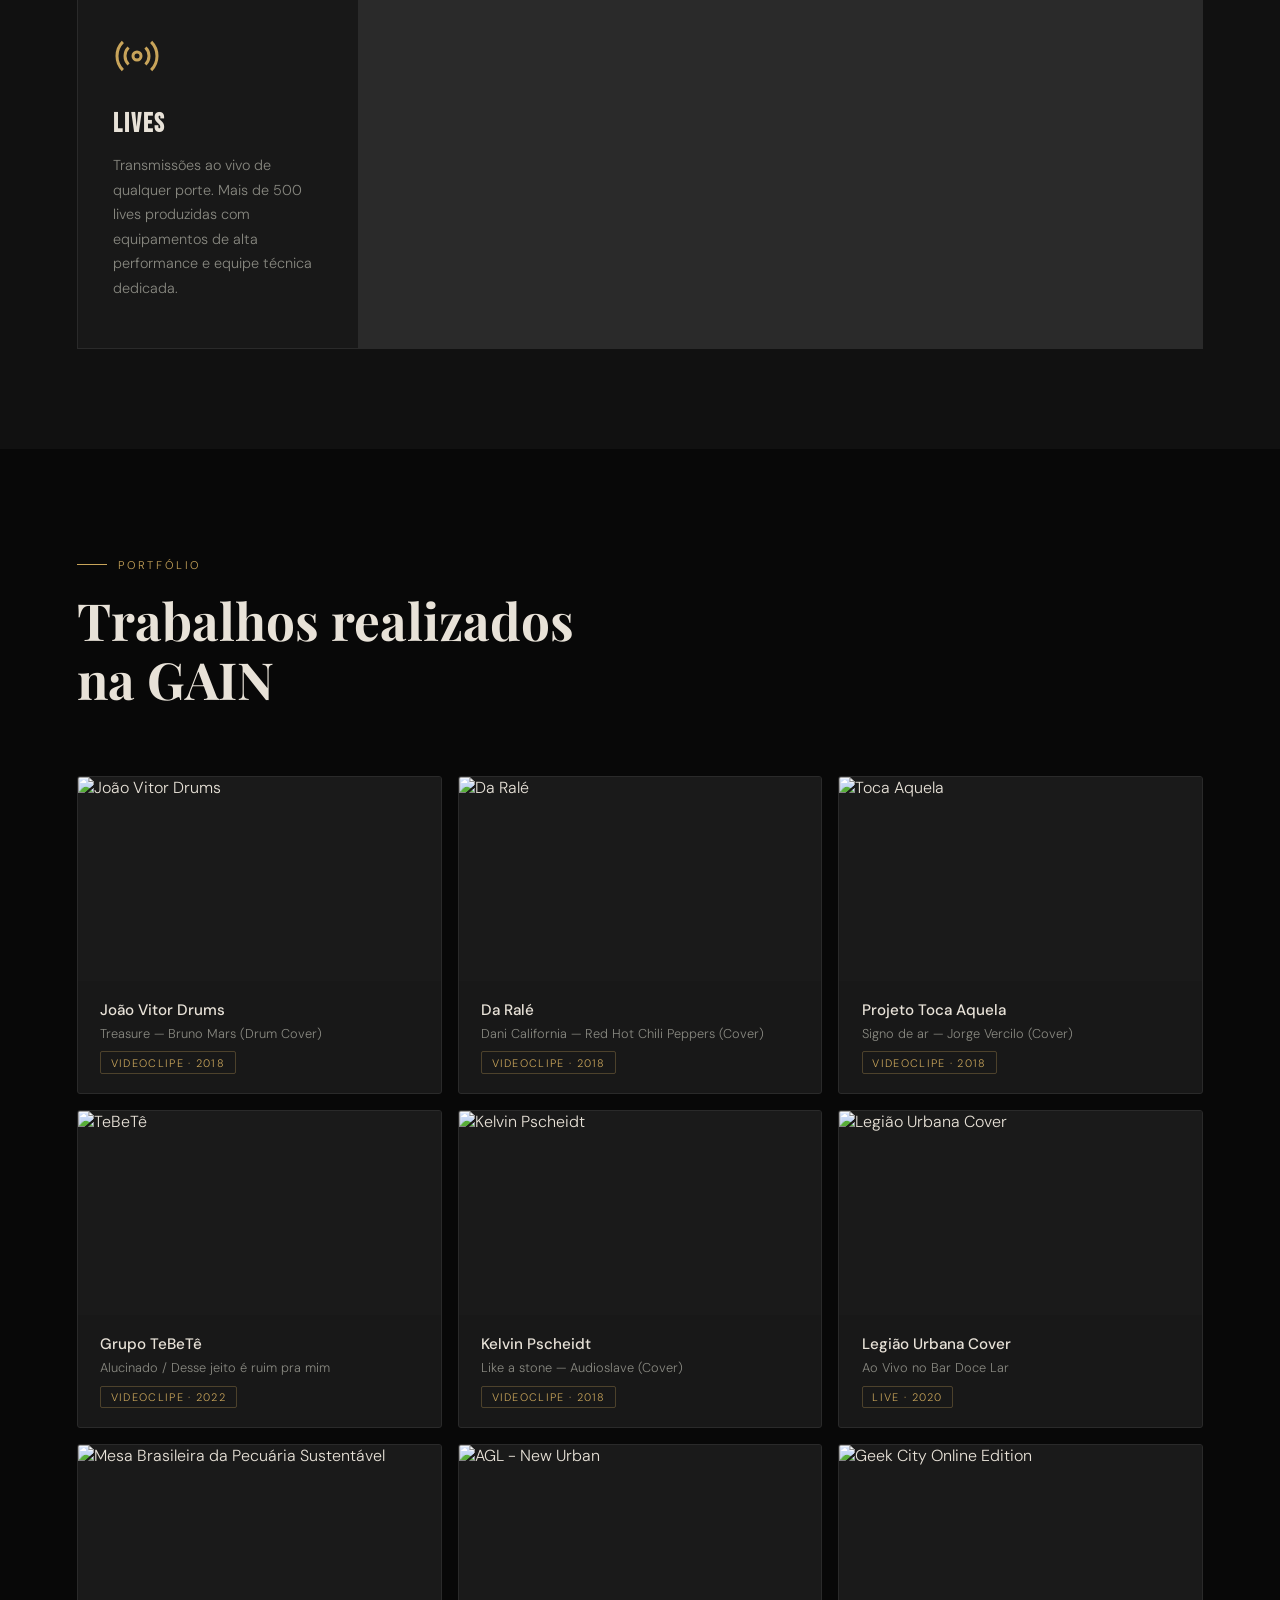
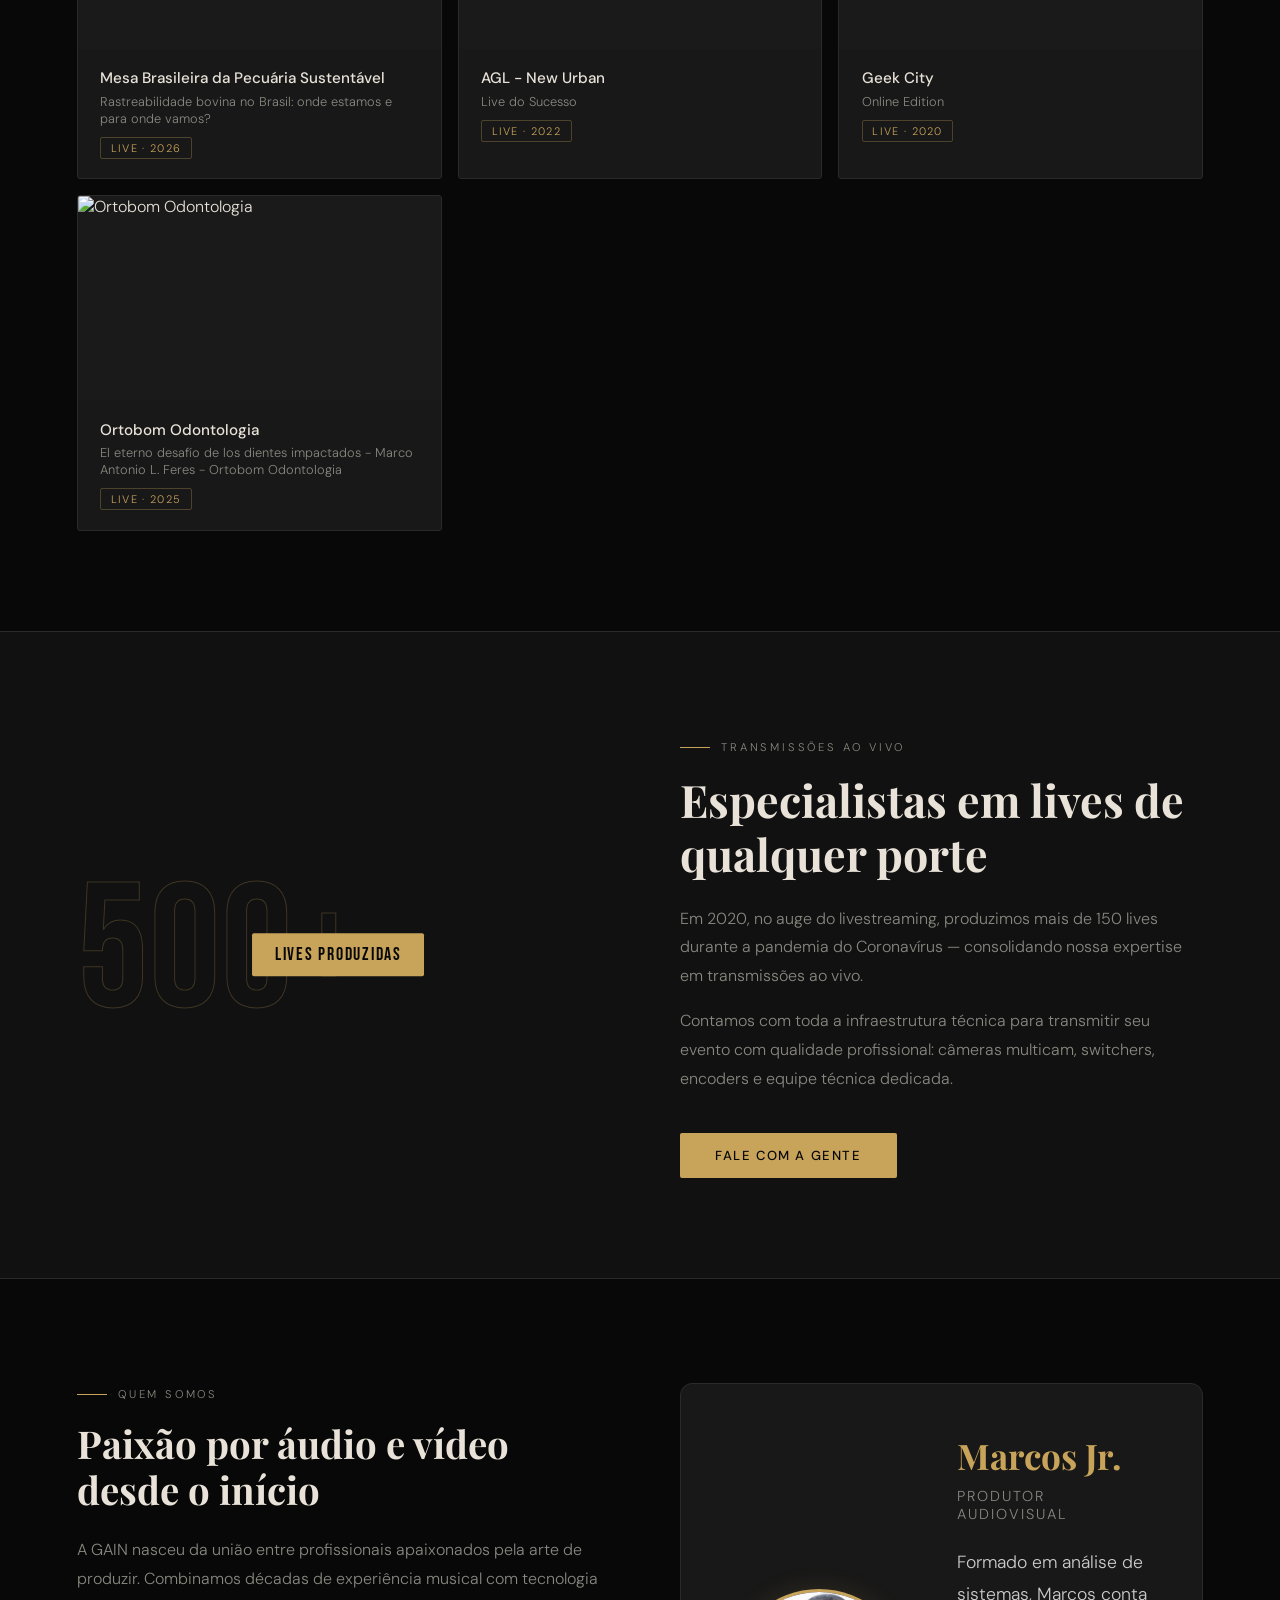
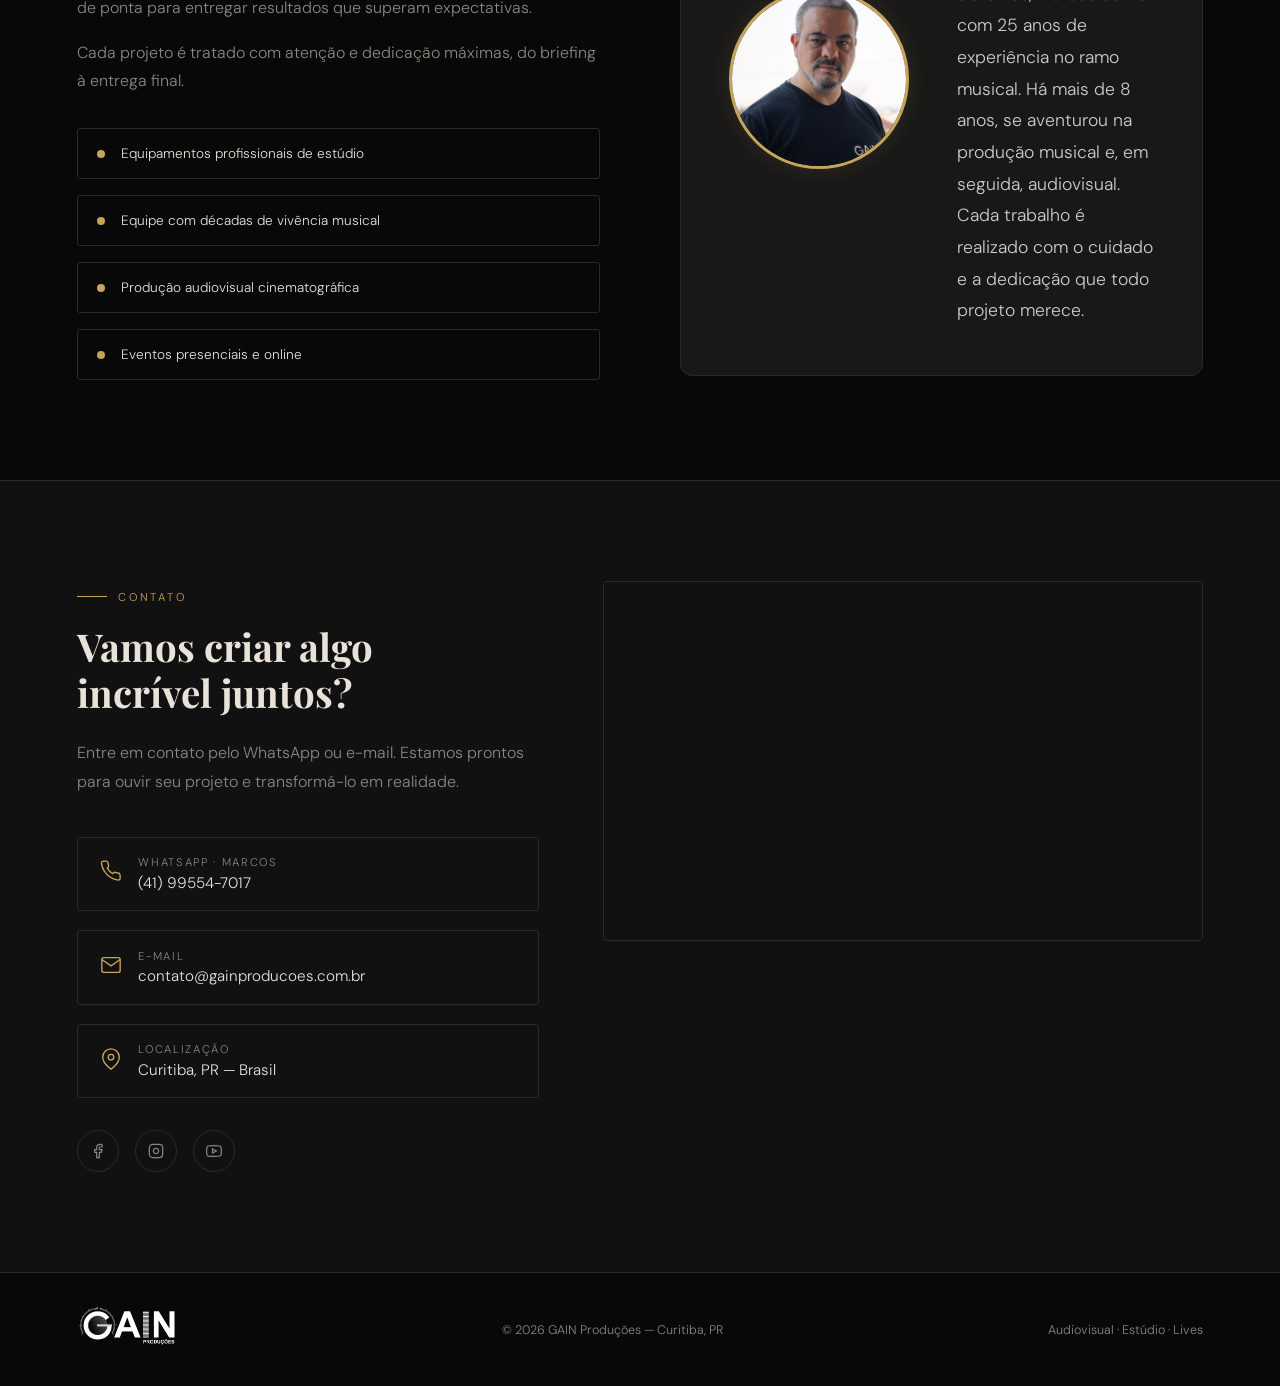
==== commit de4976ae: "a" ====
--- a/index.html
+++ b/index.html
@@ -834,9 +834,9 @@
       </div>
     </div>
 
-    <div class="portfolio-item" data-cat="videoclipes" data-video="https://www.youtube.com/embed/tuoIG5tZNTI" data-title="Aninha Less & Kelvin Pscheidt" data-sub="Pra você guardei o amor — Nando Reis (Cover) · Showtime GAIN · 2018">
+    <div class="portfolio-item" data-cat="videoclipes" data-video="https://www.youtube.com/embed/sdNYnAd8q2k" data-title="TeBeTê" data-sub="Alucinado / Desse jeito é ruim pra mim · 2022">
       <div class="portfolio-thumb">
-        <img src="https://img.youtube.com/vi/tuoIG5tZNTI/hqdefault.jpg" alt="Aninha Less e Kelvin">
+        <img src="https://img.youtube.com/vi/sdNYnAd8q2k/hqdefault.jpg" alt="TeBeTê">
         <div class="portfolio-thumb-overlay">
           <div class="play-icon">
             <svg width="18" height="18" viewBox="0 0 24 24" fill="currentColor"><polygon points="5 3 19 12 5 21 5 3"/></svg>
@@ -844,9 +844,9 @@
         </div>
       </div>
       <div class="portfolio-info">
-        <h4>Aninha Less & Kelvin Pscheidt</h4>
-        <p>Pra você guardei o amor — Nando Reis (Cover)</p>
-        <span class="portfolio-tag">Videoclipe · 2018</span>
+        <h4>Grupo TeBeTê</h4>
+        <p>Alucinado / Desse jeito é ruim pra mim</p>
+        <span class="portfolio-tag">Videoclipe · 2022</span>
       </div>
     </div>
 
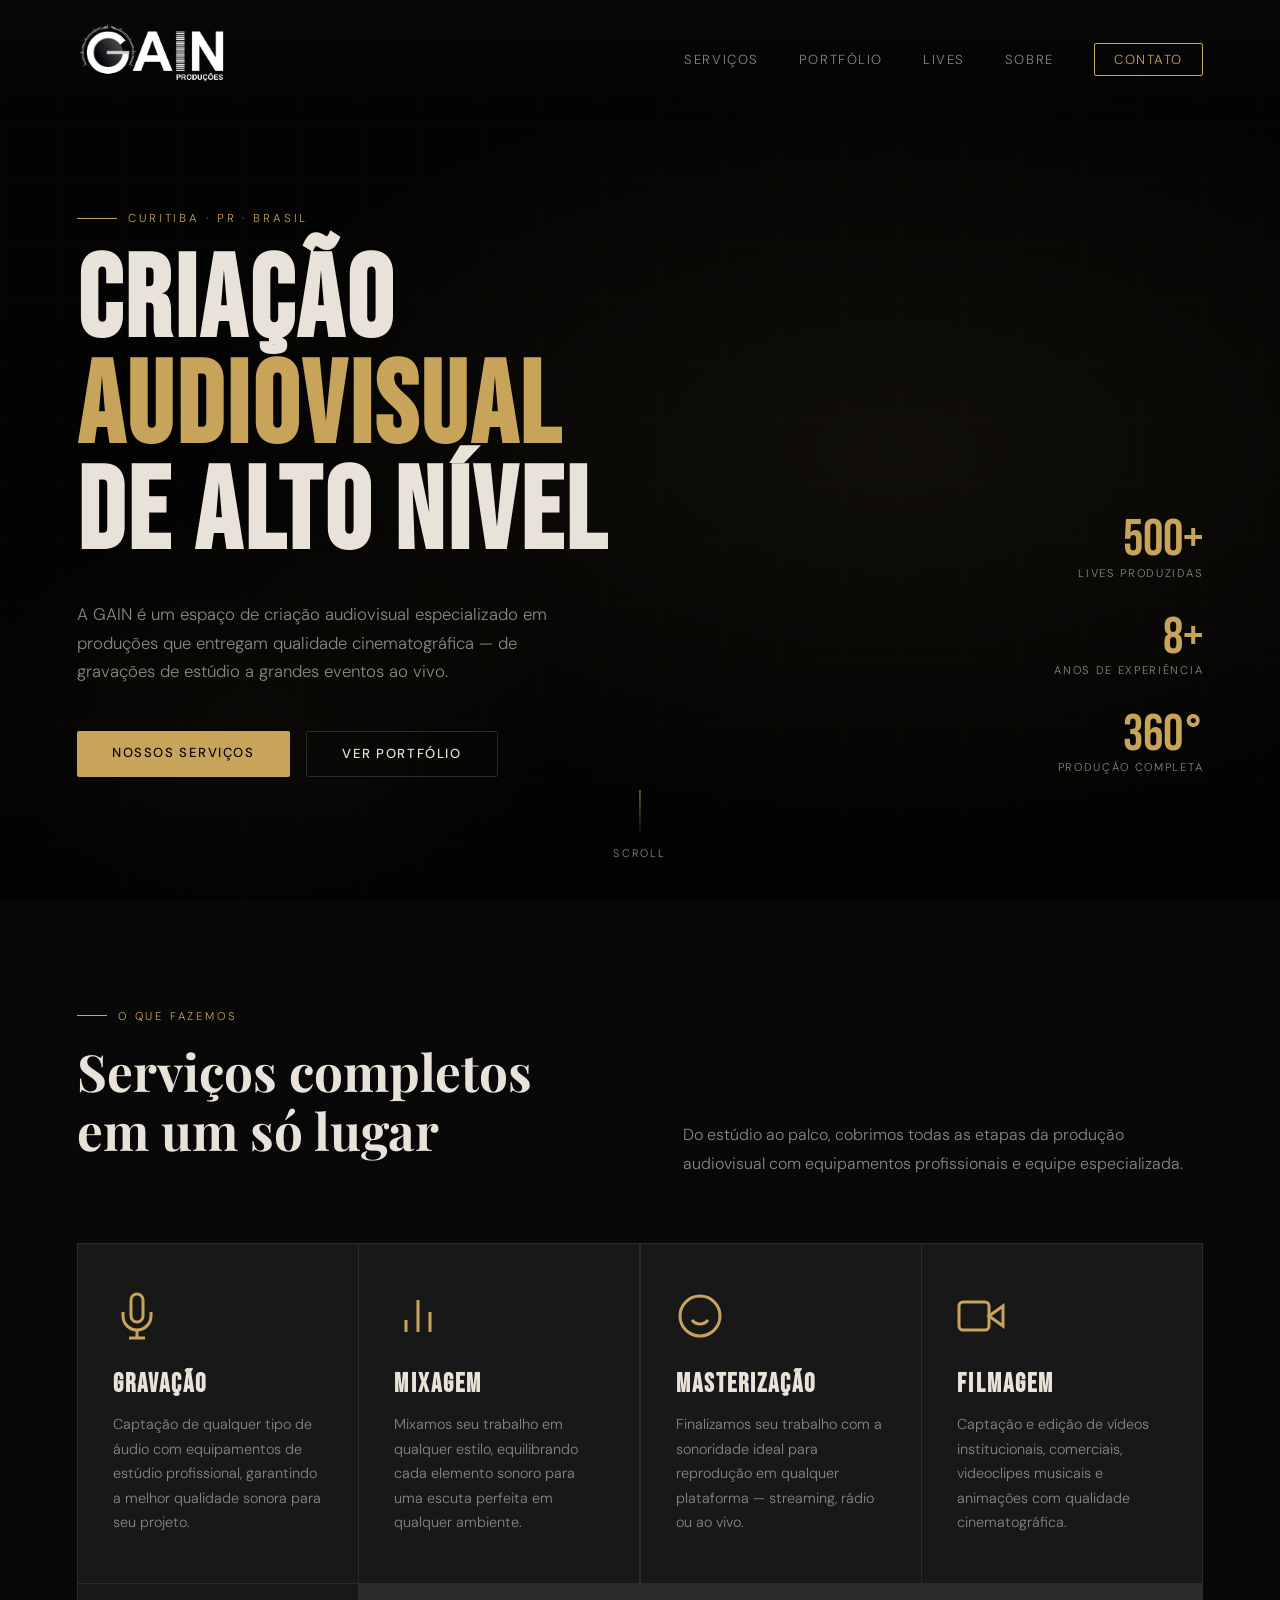
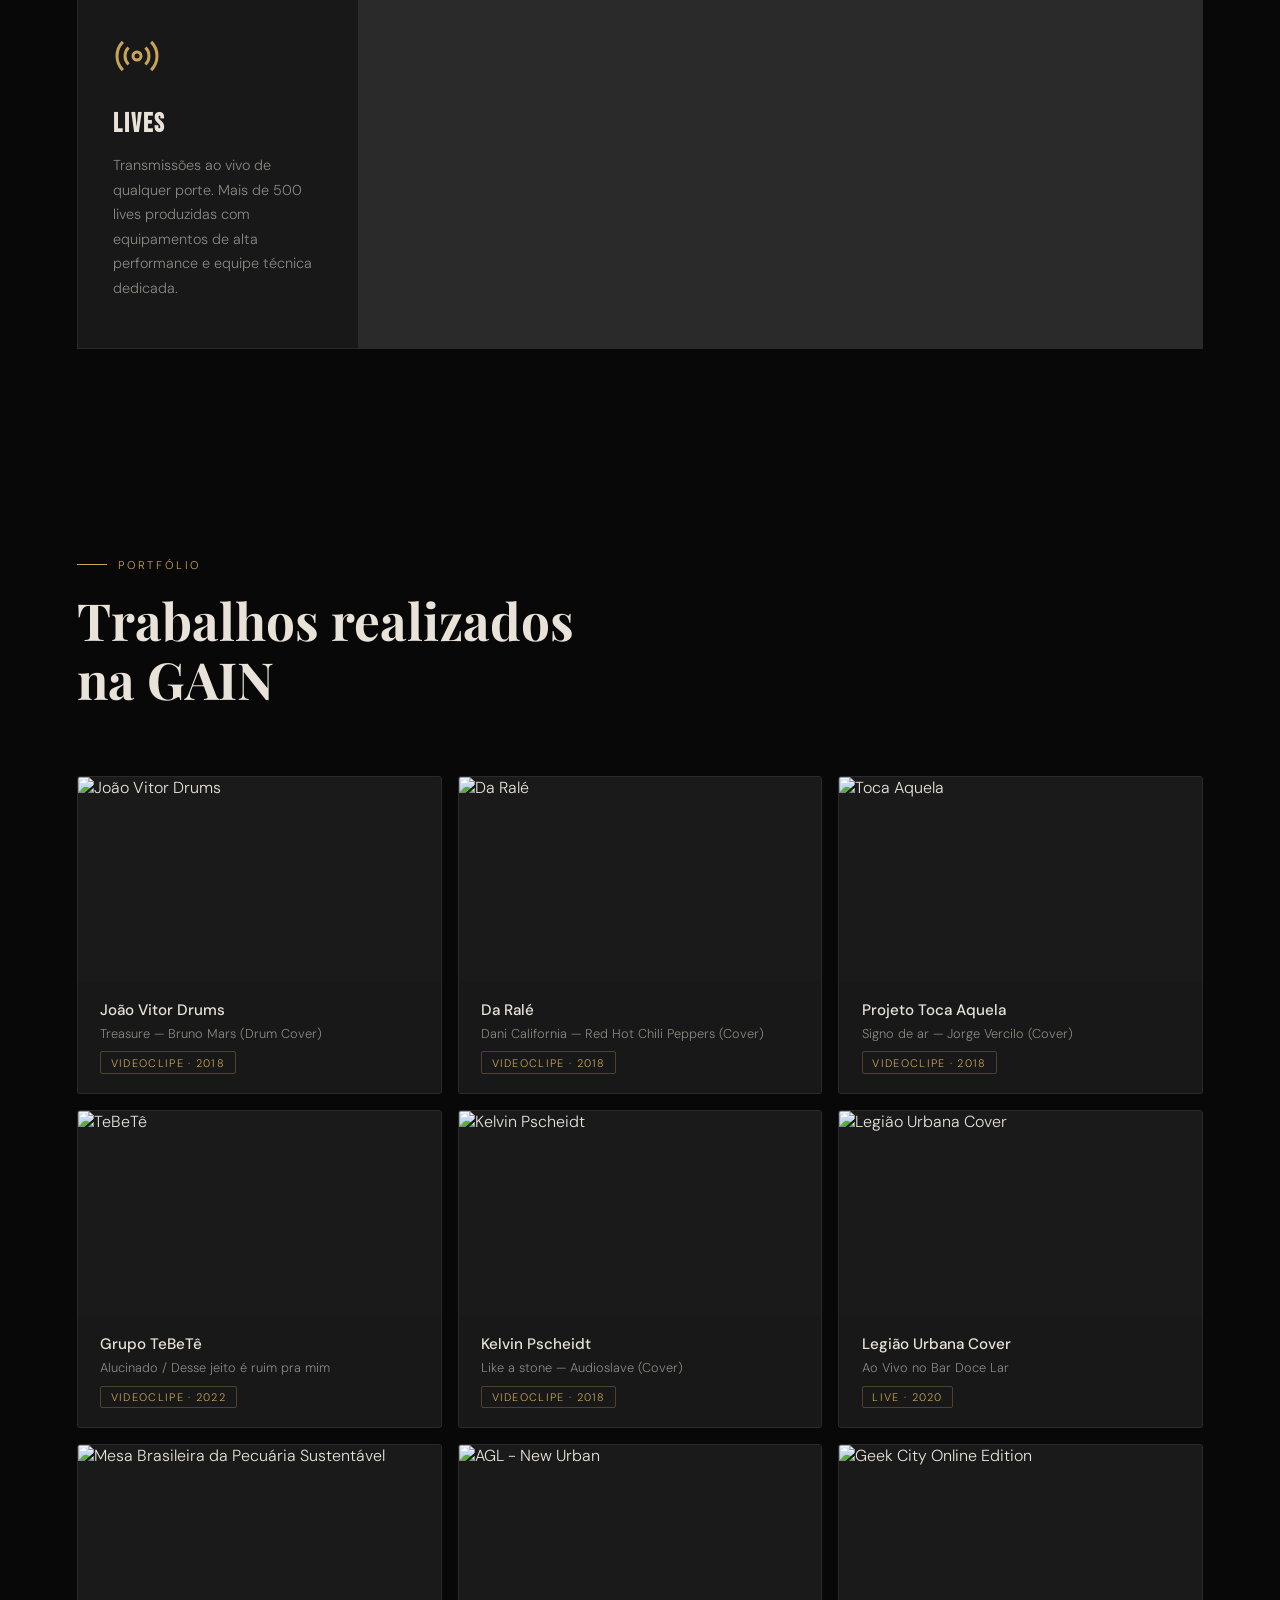
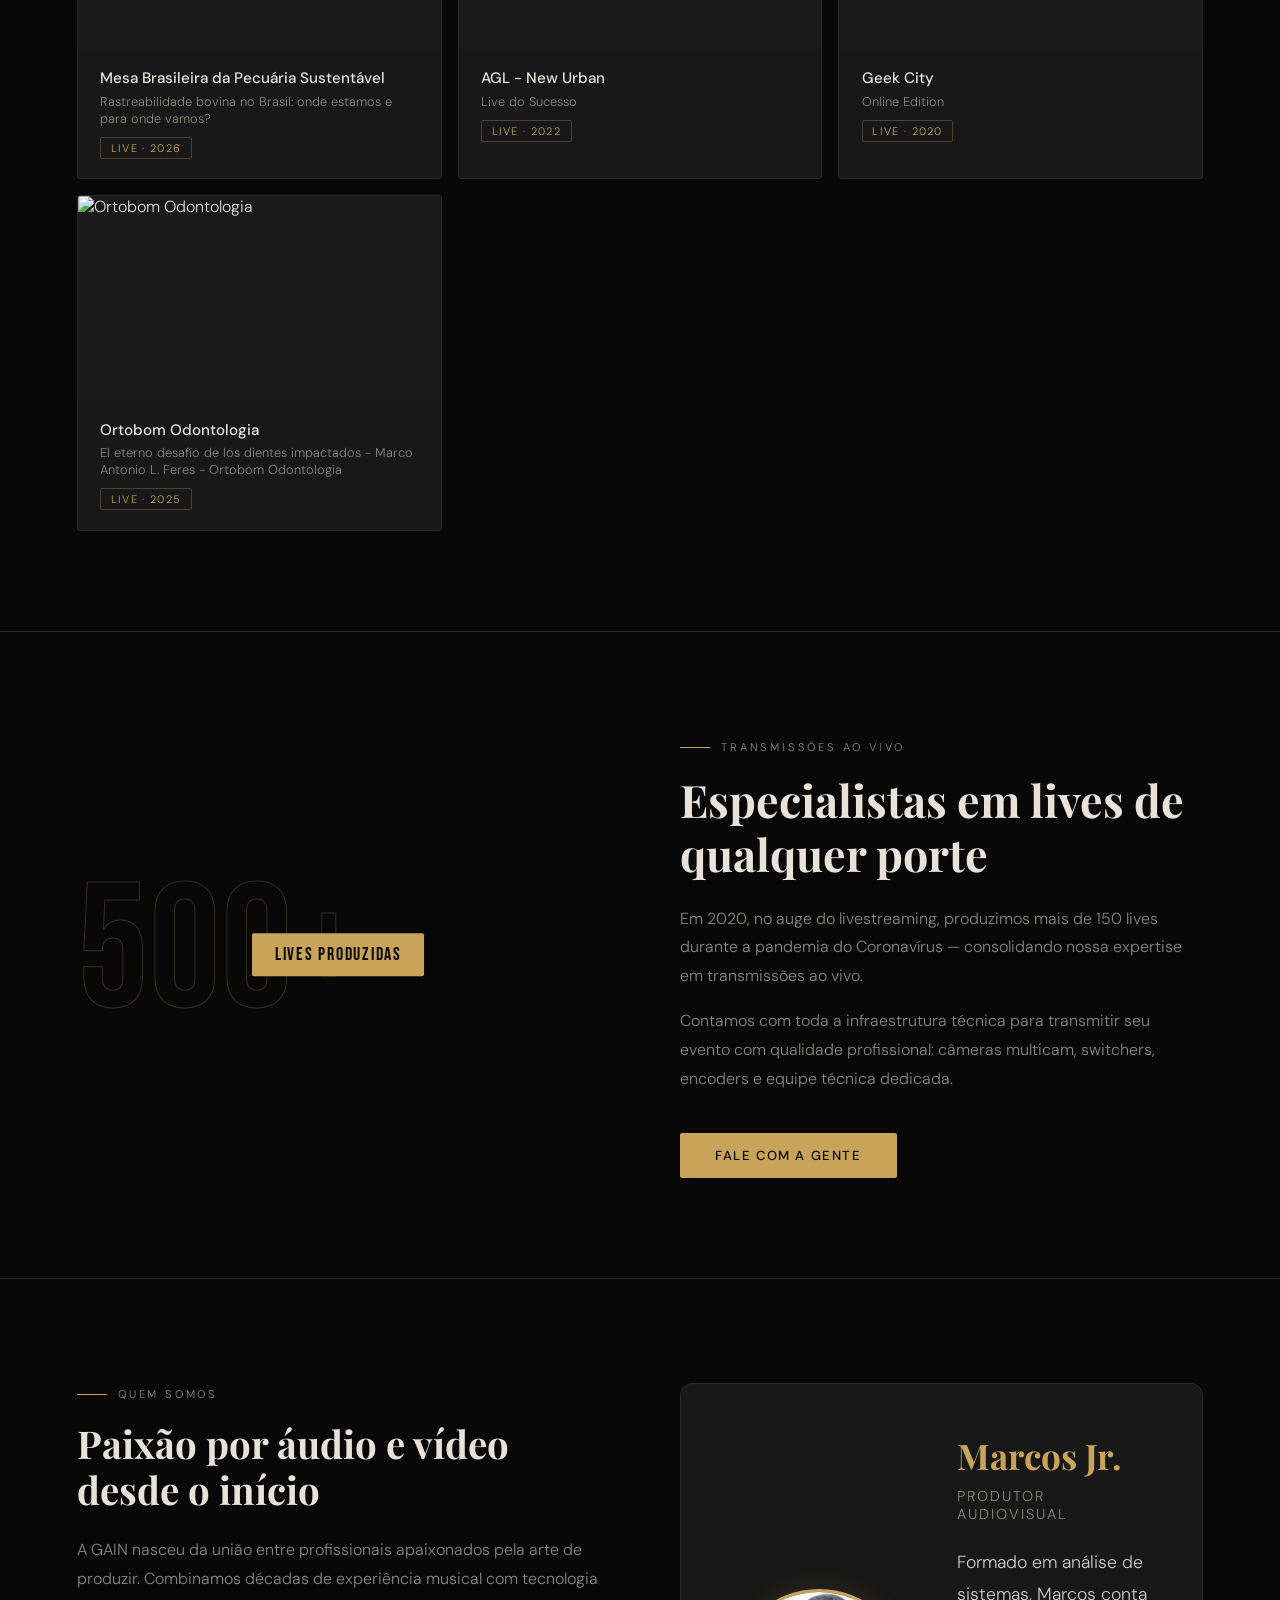
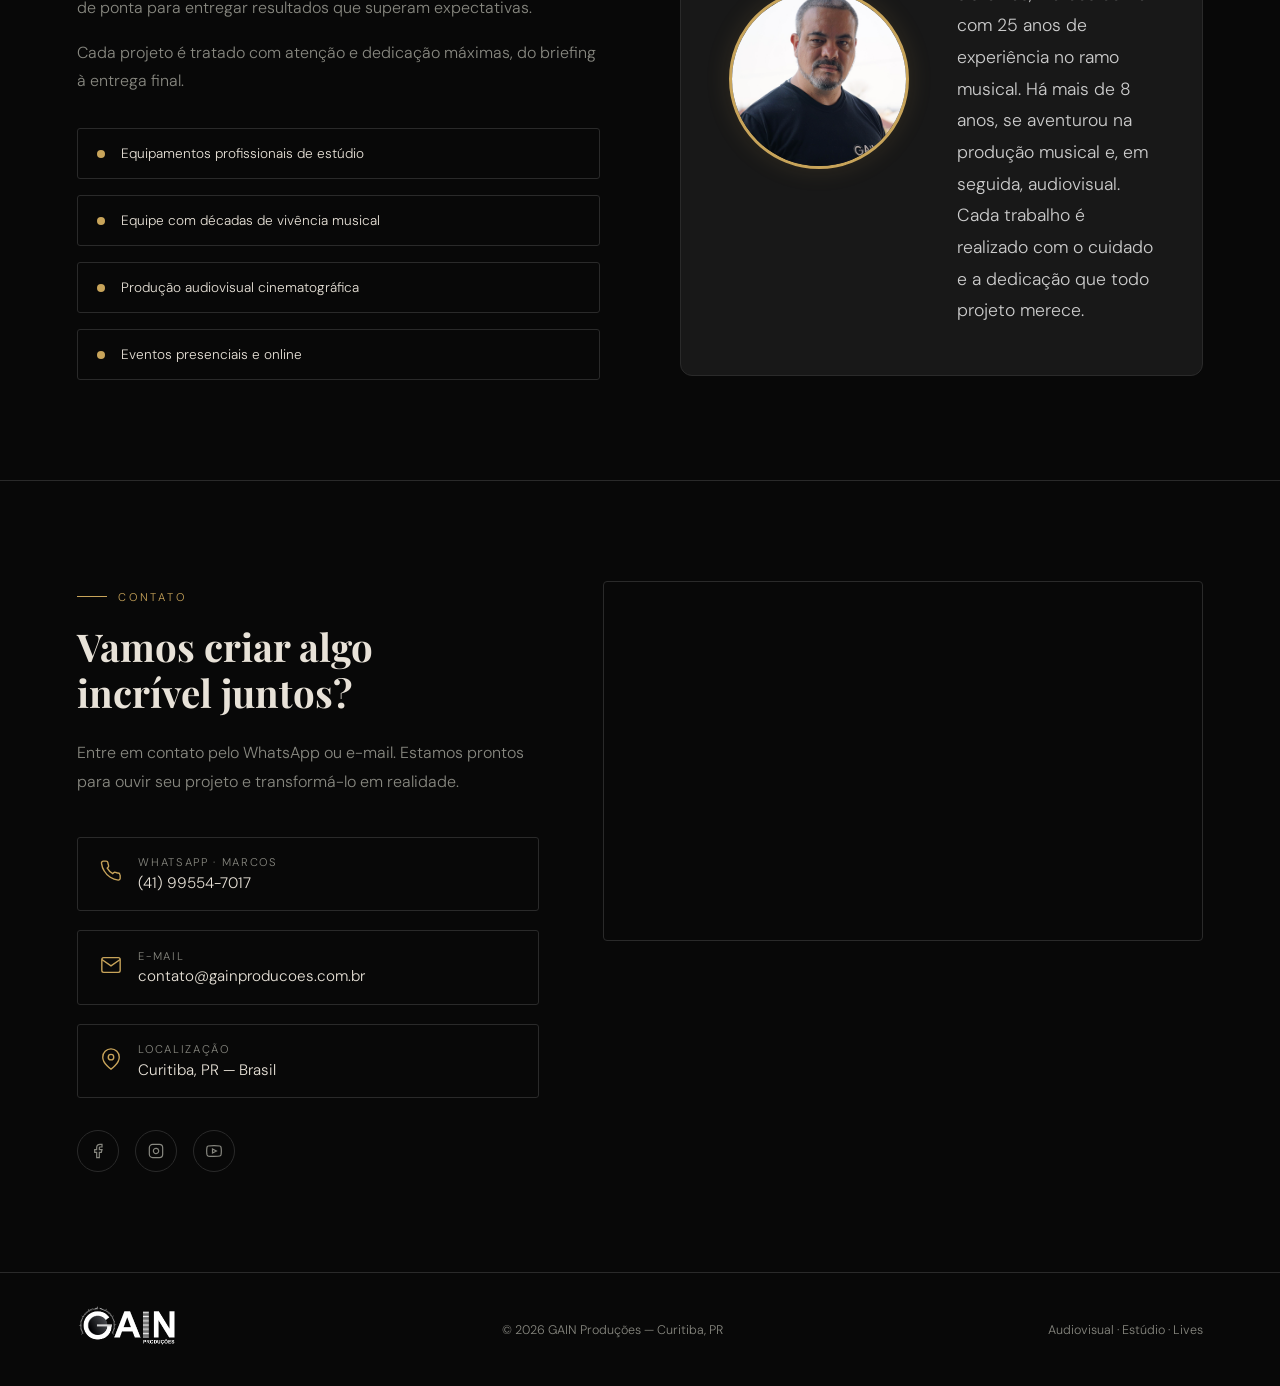
==== commit 3e6b0aa8: "a" ====
--- a/index.html
+++ b/index.html
@@ -2,6 +2,7 @@
 <html lang="pt-BR">
 <head>
   <link rel="shortcut icon" href="favicon.ico" />
+  <link rel="stylesheet" href="backgrounds.css">
   <meta charset="UTF-8">
   <meta name="viewport" content="width=device-width, initial-scale=1.0">
   <title>GAIN Produções | Audiovisual</title>
@@ -436,7 +437,7 @@
       user-select: none;
     }
     .lives-badge {
-      position: absolute;
+      position:absolute;
       top: 50%; left: 50%; transform: translate(-50%,-50%);
       background: var(--gold);
       color: var(--black);
@@ -445,7 +446,7 @@
       letter-spacing: .1em;
       padding: .7rem 1.4rem;
       border-radius: 2px;
-      white-space: nowrap;
+      white-space:nowrap;
     }
     .lives-content h2 {
       font-family: 'Playfair Display', serif;
--- a/backgrounds.css
+++ b/backgrounds.css
@@ -0,0 +1,71 @@
+/* =============================================
+   GAIN Produções — Backgrounds por Seção
+   Adicione no <head> do index.html:
+   <link rel="stylesheet" href="backgrounds.css">
+   ============================================= */
+
+/* ---------- HERO (#home) ---------- */
+#home {
+  background-image:
+    linear-gradient(to bottom, rgba(0,0,0,0.55) 0%, rgba(0,0,0,0.70) 100%),
+    url('https://images.unsplash.com/photo-1540575467063-178a50c2df87?w=1920&q=80&auto=format&fit=crop') !important;
+  background-size: cover !important;
+  background-position: center center !important;
+  background-attachment: fixed !important;
+  background-color: transparent !important;
+}
+
+/* ---------- SERVIÇOS (#service) ---------- */
+#service {
+  background-image:
+    linear-gradient(to bottom, rgba(10,10,15,0.82) 0%, rgba(10,10,15,0.88) 100%),
+    url('https://images.unsplash.com/photo-1598488035139-bdbb2231ce04?w=1920&q=80&auto=format&fit=crop') !important;
+  background-size: cover !important;
+  background-position: center top !important;
+  background-attachment: fixed !important;
+  background-color: transparent !important;
+}
+
+/* ---------- PORTFÓLIO (#portfolio) ---------- */
+#portfolio {
+  background-image:
+    linear-gradient(to bottom, rgba(8,8,12,0.80) 0%, rgba(8,8,12,0.85) 100%),
+    url('https://images.unsplash.com/photo-1478737270239-2f02b77fc618?w=1920&q=80&auto=format&fit=crop') !important;
+  background-size: cover !important;
+  background-position: center center !important;
+  background-attachment: fixed !important;
+  background-color: transparent !important;
+}
+
+/* ---------- LIVES (#lives) ---------- */
+#lives {
+  background-image:
+    linear-gradient(to bottom, rgba(5,5,10,0.75) 0%, rgba(5,5,10,0.80) 100%),
+    url('https://images.unsplash.com/photo-1516450360452-9312f5e86fc7?w=1920&q=80&auto=format&fit=crop') !important;
+  background-size: cover !important;
+  background-position: center center !important;
+  background-attachment: fixed !important;
+  background-color: transparent !important;
+}
+
+/* ---------- SOBRE (#about) ---------- */
+#about {
+  background-image:
+    linear-gradient(to bottom, rgba(10,10,15,0.80) 0%, rgba(10,10,15,0.88) 100%),
+    url('https://images.unsplash.com/photo-1493225457124-a3eb161ffa5f?w=1920&q=80&auto=format&fit=crop') !important;
+  background-size: cover !important;
+  background-position: center center !important;
+  background-attachment: fixed !important;
+  background-color: transparent !important;
+}
+
+/* ---------- CONTATO (#contact) ---------- */
+#contact {
+  background-image:
+    linear-gradient(to bottom, rgba(5,5,10,0.78) 0%, rgba(5,5,10,0.85) 100%),
+    url('https://images.unsplash.com/photo-1519608487953-e999c86e7455?w=1920&q=80&auto=format&fit=crop') !important;
+  background-size: cover !important;
+  background-position: center center !important;
+  background-attachment: fixed !important;
+  background-color: transparent !important;
+}
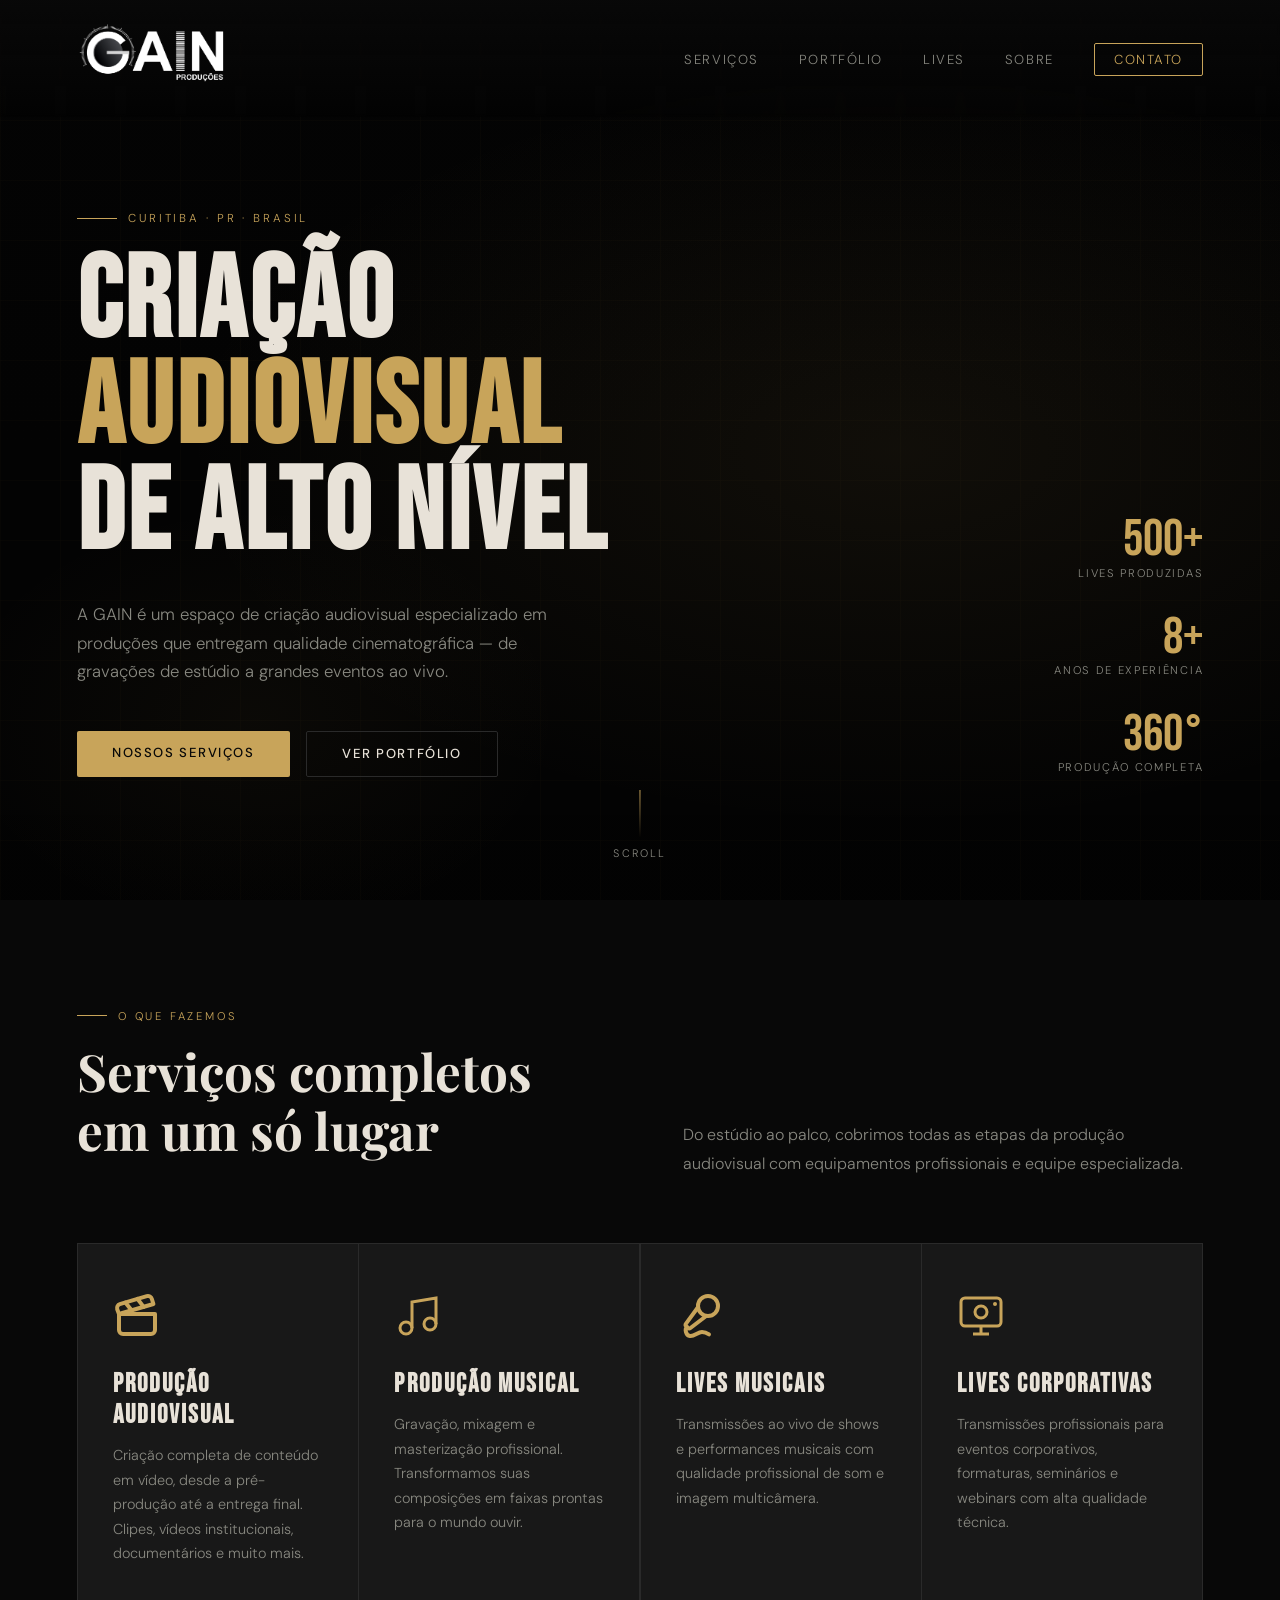
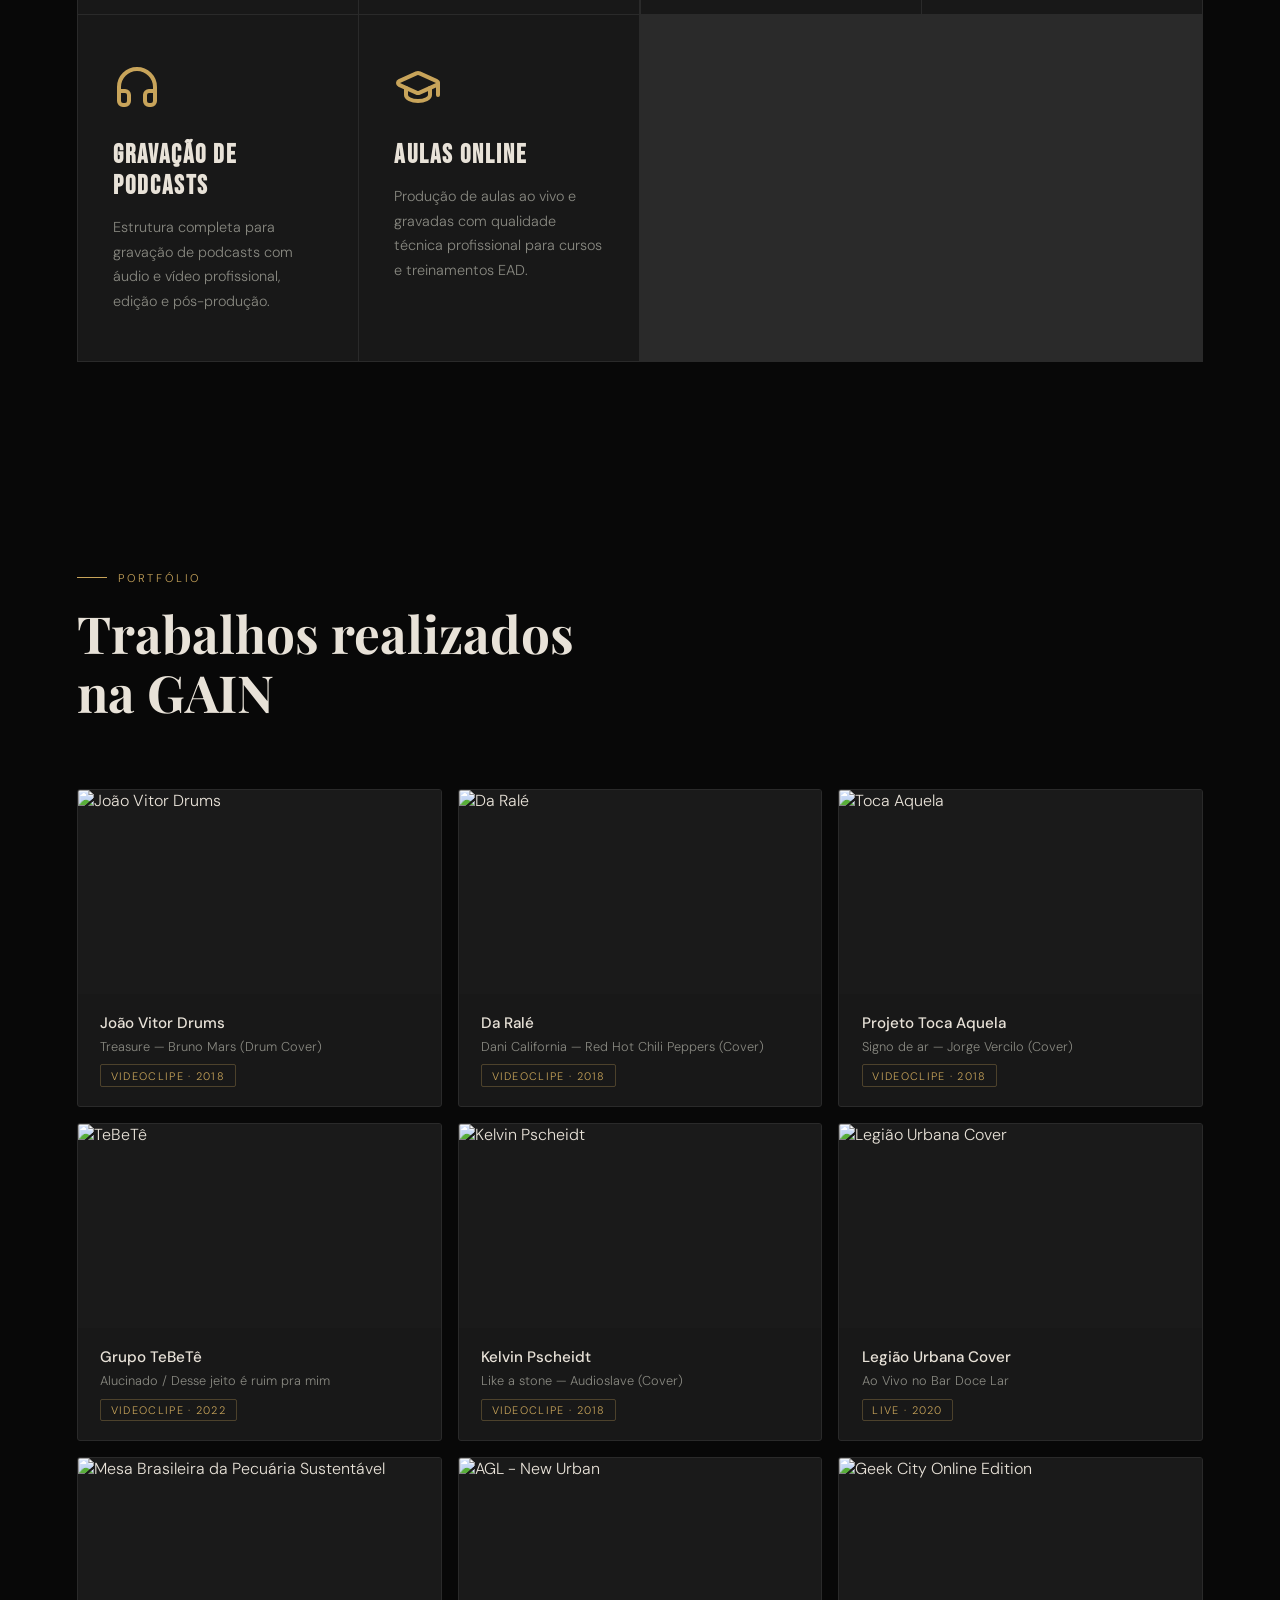
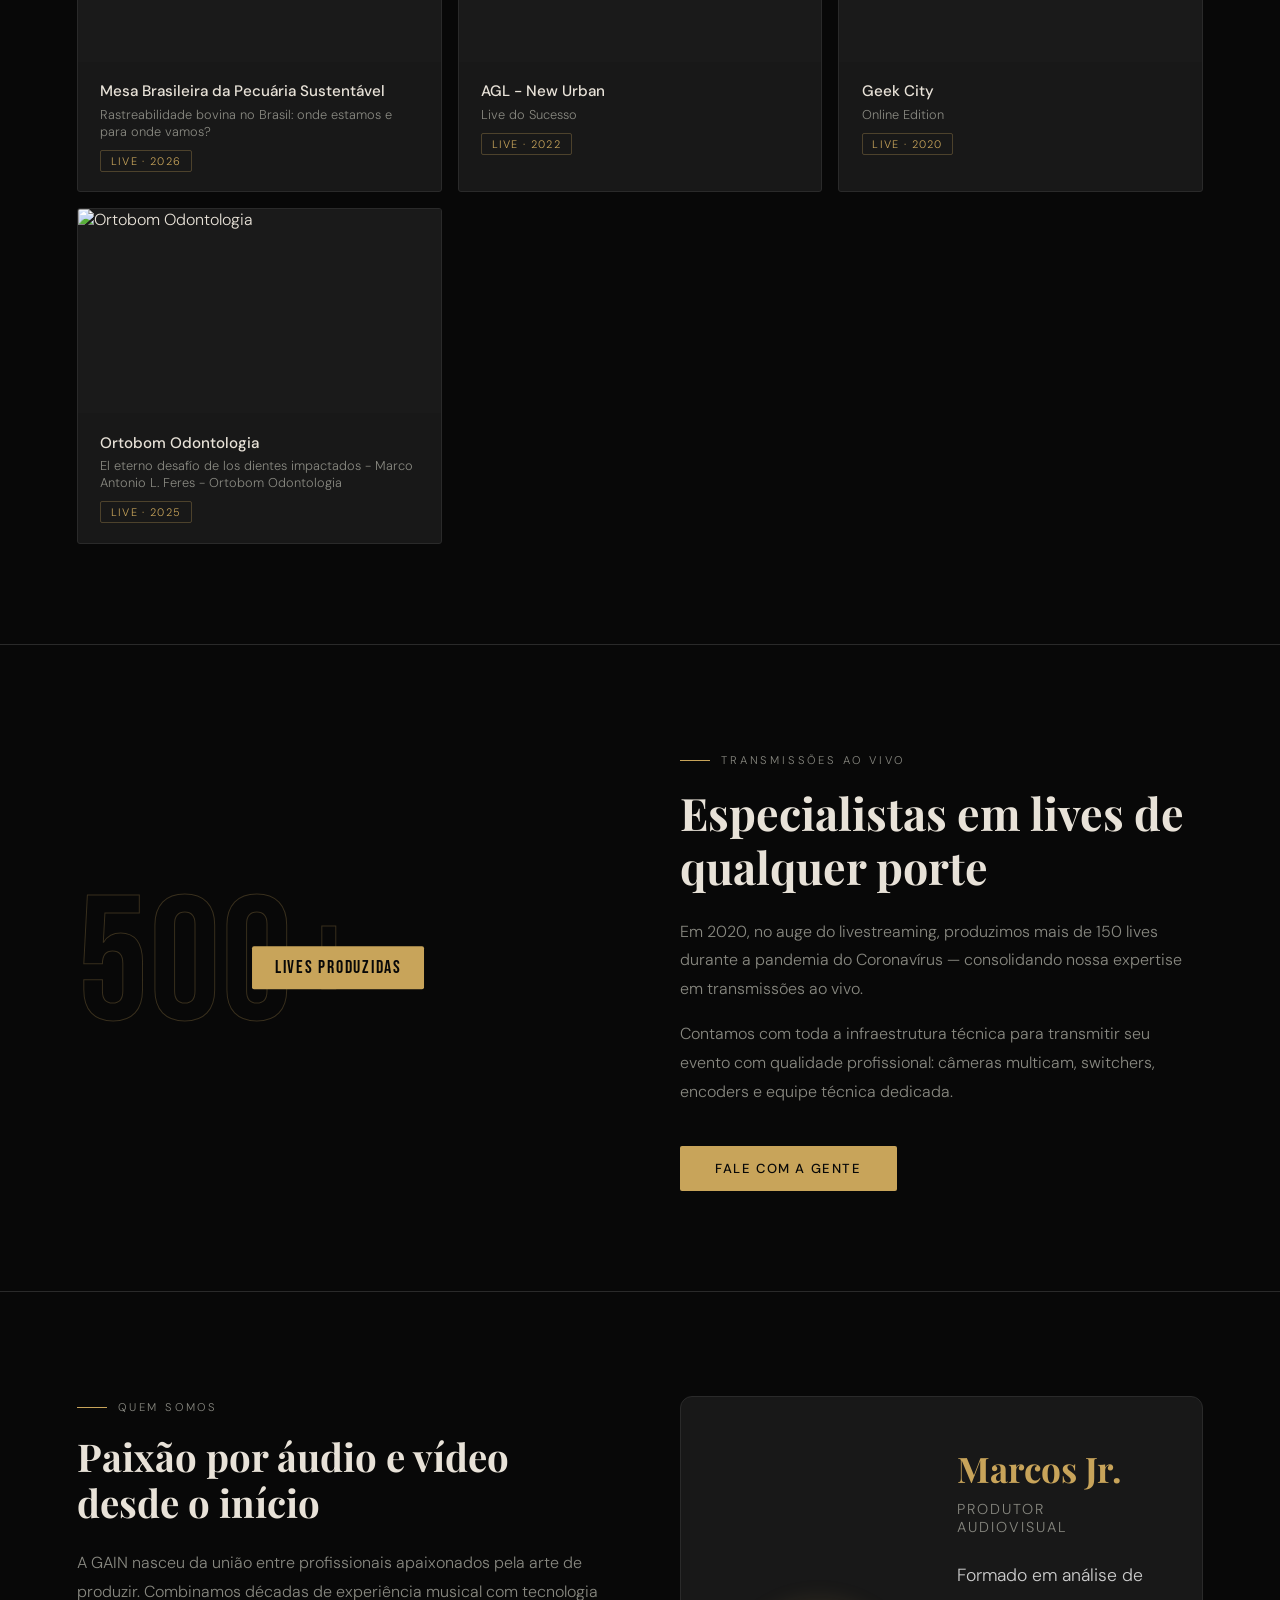
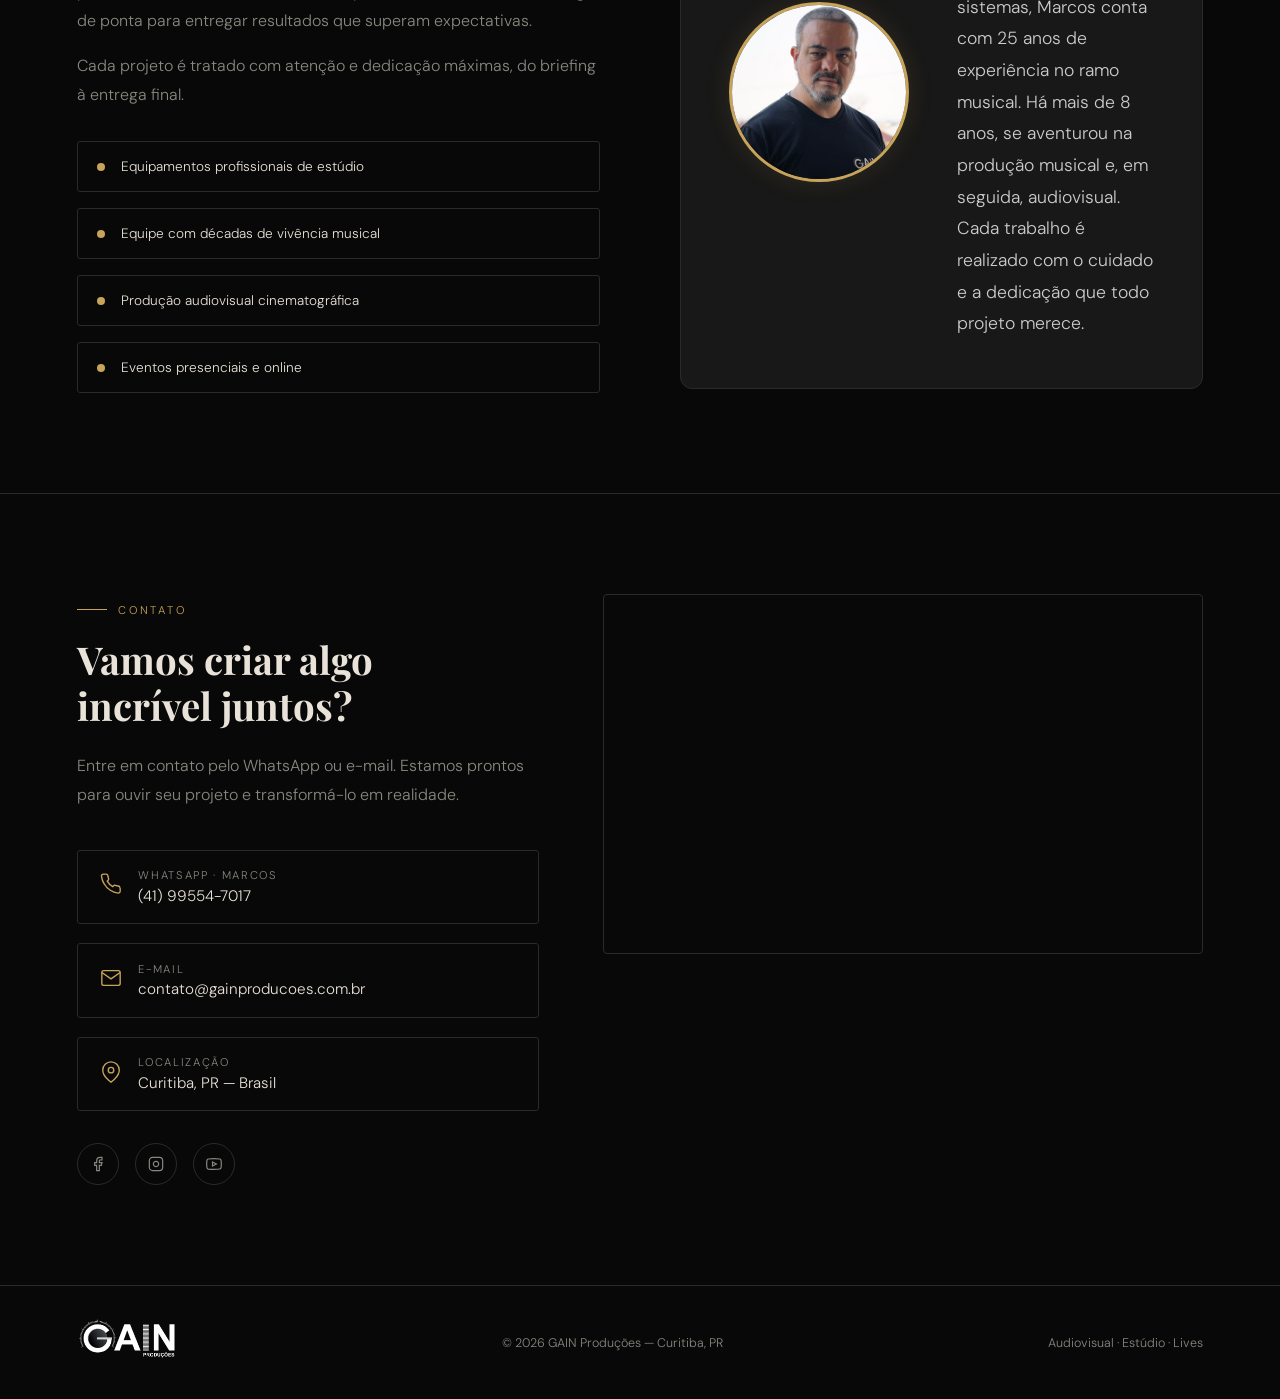
==== commit ec2316cf: "a" ====
--- a/index.html
+++ b/index.html
@@ -740,39 +740,43 @@
 
   <div class="services-grid reveal">
     <div class="service-card">
-      <svg class="service-icon" viewBox="0 0 24 24" fill="none" stroke="currentColor" stroke-width="1.5">
-        <path d="M12 1a3 3 0 0 0-3 3v8a3 3 0 0 0 6 0V4a3 3 0 0 0-3-3z"/><path d="M19 10v2a7 7 0 0 1-14 0v-2"/><line x1="12" y1="19" x2="12" y2="23"/><line x1="8" y1="23" x2="16" y2="23"/>
-      </svg>
-      <h3>Gravação</h3>
-      <p>Captação de qualquer tipo de áudio com equipamentos de estúdio profissional, garantindo a melhor qualidade sonora para seu projeto.</p>
+      <svg class="service-icon" xmlns="http://www.w3.org/2000/svg" width="24" height="24" viewBox="0 0 24 24" fill="none" stroke="currentColor" stroke-width="2" stroke-linecap="round" stroke-linejoin="round" class="lucide lucide-clapperboard-icon lucide-clapperboard"><path d="m12.296 3.464 3.02 3.956"/><path d="M20.2 6 3 11l-.9-2.4c-.3-1.1.3-2.2 1.3-2.5l13.5-4c1.1-.3 2.2.3 2.5 1.3z"/><path d="M3 11h18v8a2 2 0 0 1-2 2H5a2 2 0 0 1-2-2z"/><path d="m6.18 5.276 3.1 3.899"/></svg>
+      <h3>Produção Audiovisual</h3>
+      <p>Criação completa de conteúdo em vídeo, desde a pré-produção até a entrega final. Clipes, vídeos institucionais, documentários e muito mais.</p>
     </div>
     <div class="service-card">
       <svg class="service-icon" viewBox="0 0 24 24" fill="none" stroke="currentColor" stroke-width="1.5">
-        <line x1="18" y1="20" x2="18" y2="10"/><line x1="12" y1="20" x2="12" y2="4"/><line x1="6" y1="20" x2="6" y2="14"/>
-      </svg>
-      <h3>Mixagem</h3>
-      <p>Mixamos seu trabalho em qualquer estilo, equilibrando cada elemento sonoro para uma escuta perfeita em qualquer ambiente.</p>
+  <path d="M9 18V5l12-2v13"/>
+  <circle cx="6" cy="18" r="3"/>
+  <circle cx="18" cy="16" r="3"/>
+</svg>
+      <h3>Produção Musical</h3>
+      <p>Gravação, mixagem e masterização profissional. Transformamos suas composições em faixas prontas para o mundo ouvir.</p>
+    </div>
+    <div class="service-card">
+      <svg class="service-icon" xmlns="http://www.w3.org/2000/svg" width="24" height="24" viewBox="0 0 24 24" fill="none" stroke="currentColor" stroke-width="2" stroke-linecap="round" stroke-linejoin="round" class="lucide lucide-mic-vocal-icon lucide-mic-vocal"><path d="m11 7.601-5.994 8.19a1 1 0 0 0 .1 1.298l.817.818a1 1 0 0 0 1.314.087L15.09 12"/><path d="M16.5 21.174C15.5 20.5 14.372 20 13 20c-2.058 0-3.928 2.356-6 2-2.072-.356-2.775-3.369-1.5-4.5"/><circle cx="16" cy="7" r="5"/></svg>
+      <h3>Lives Musicais</h3>
+      <p>Transmissões ao vivo de shows e performances musicais com qualidade profissional de som e imagem multicâmera.</p>
     </div>
     <div class="service-card">
       <svg class="service-icon" viewBox="0 0 24 24" fill="none" stroke="currentColor" stroke-width="1.5">
-        <circle cx="12" cy="12" r="10"/><path d="M8 14s1.5 2 4 2 4-2 4-2"/><line x1="9" y1="9" x2="9.01" y2="9"/><line x1="15" y1="9" x2="15.01" y2="9"/>
-      </svg>
-      <h3>Masterização</h3>
-      <p>Finalizamos seu trabalho com a sonoridade ideal para reprodução em qualquer plataforma — streaming, rádio ou ao vivo.</p>
+  <rect x="2" y="3" width="20" height="14" rx="2"/>
+  <circle cx="12" cy="10" r="3"/>
+  <circle cx="19" cy="6" r="1" fill="currentColor" stroke="none"/>
+  <path d="M8 21h8M12 17v4"/>
+</svg>
+      <h3>Lives Corporativas</h3>
+      <p>Transmissões profissionais para eventos corporativos, formaturas, seminários e webinars com alta qualidade técnica.</p>
     </div>
     <div class="service-card">
-      <svg class="service-icon" viewBox="0 0 24 24" fill="none" stroke="currentColor" stroke-width="1.5">
-        <polygon points="23 7 16 12 23 17 23 7"/><rect x="1" y="5" width="15" height="14" rx="2" ry="2"/>
-      </svg>
-      <h3>Filmagem</h3>
-      <p>Captação e edição de vídeos institucionais, comerciais, videoclipes musicais e animações com qualidade cinematográfica.</p>
+      <svg class="service-icon" xmlns="http://www.w3.org/2000/svg" width="24" height="24" viewBox="0 0 24 24" fill="none" stroke="currentColor" stroke-width="2" stroke-linecap="round" stroke-linejoin="round" class="lucide lucide-headphones-icon lucide-headphones"><path d="M3 14h3a2 2 0 0 1 2 2v3a2 2 0 0 1-2 2H5a2 2 0 0 1-2-2v-7a9 9 0 0 1 18 0v7a2 2 0 0 1-2 2h-1a2 2 0 0 1-2-2v-3a2 2 0 0 1 2-2h3"/></svg>
+      <h3>Gravação de Podcasts</h3>
+      <p>Estrutura completa para gravação de podcasts com áudio e vídeo profissional, edição e pós-produção.</p>
     </div>
     <div class="service-card">
-      <svg class="service-icon" viewBox="0 0 24 24" fill="none" stroke="currentColor" stroke-width="1.5">
-        <circle cx="12" cy="12" r="2"/><path d="M16.24 7.76a6 6 0 0 1 0 8.49m-8.48-.01a6 6 0 0 1 0-8.49m11.31-2.82a10 10 0 0 1 0 14.14m-14.14 0a10 10 0 0 1 0-14.14"/>
-      </svg>
-      <h3>Lives</h3>
-      <p>Transmissões ao vivo de qualquer porte. Mais de 500 lives produzidas com equipamentos de alta performance e equipe técnica dedicada.</p>
+      <svg class="service-icon" xmlns="http://www.w3.org/2000/svg" width="24" height="24" viewBox="0 0 24 24" fill="none" stroke="currentColor" stroke-width="2" stroke-linecap="round" stroke-linejoin="round" class="lucide lucide-graduation-cap-icon lucide-graduation-cap"><path d="M21.42 10.922a1 1 0 0 0-.019-1.838L12.83 5.18a2 2 0 0 0-1.66 0L2.6 9.08a1 1 0 0 0 0 1.832l8.57 3.908a2 2 0 0 0 1.66 0z"/><path d="M22 10v6"/><path d="M6 12.5V16a6 3 0 0 0 12 0v-3.5"/></svg>
+      <h3>Aulas Online</h3>
+      <p>Produção de aulas ao vivo e gravadas com qualidade técnica profissional para cursos e treinamentos EAD.</p>
     </div>
   </div>
 </section>
